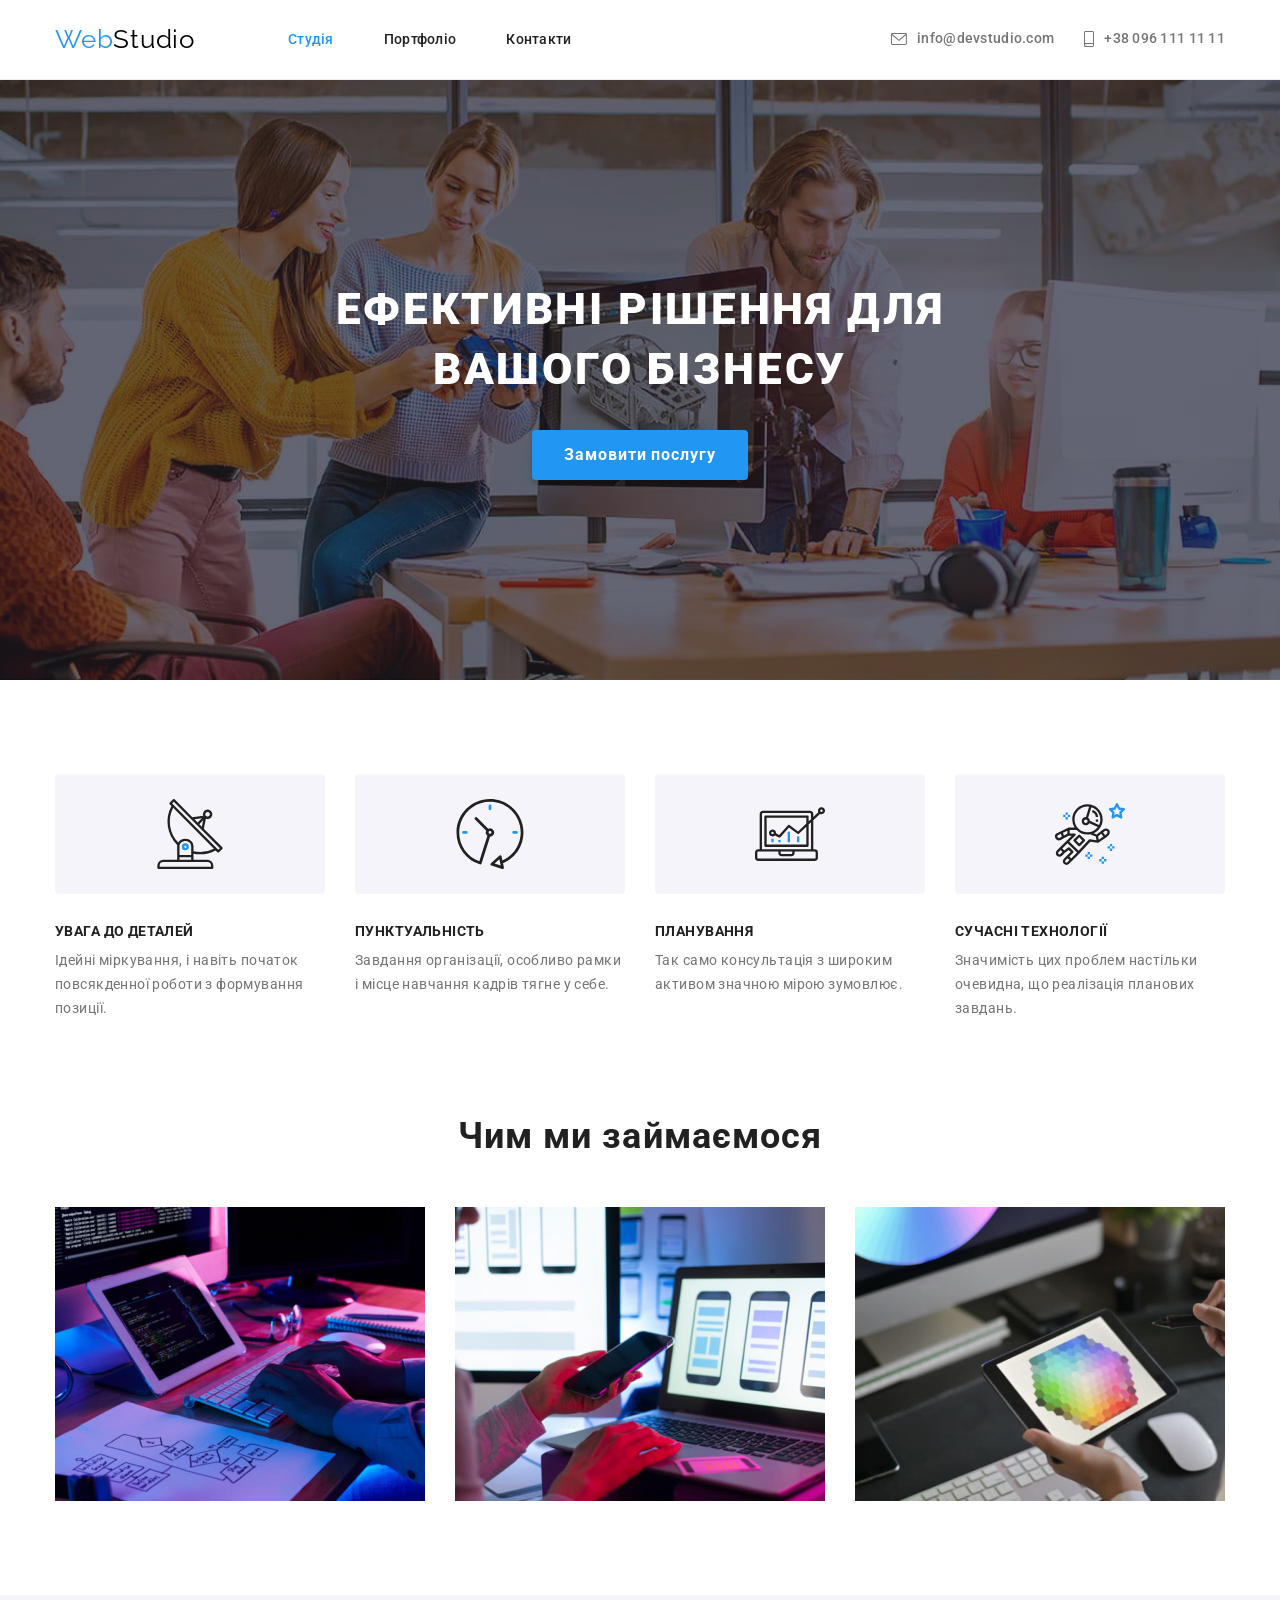
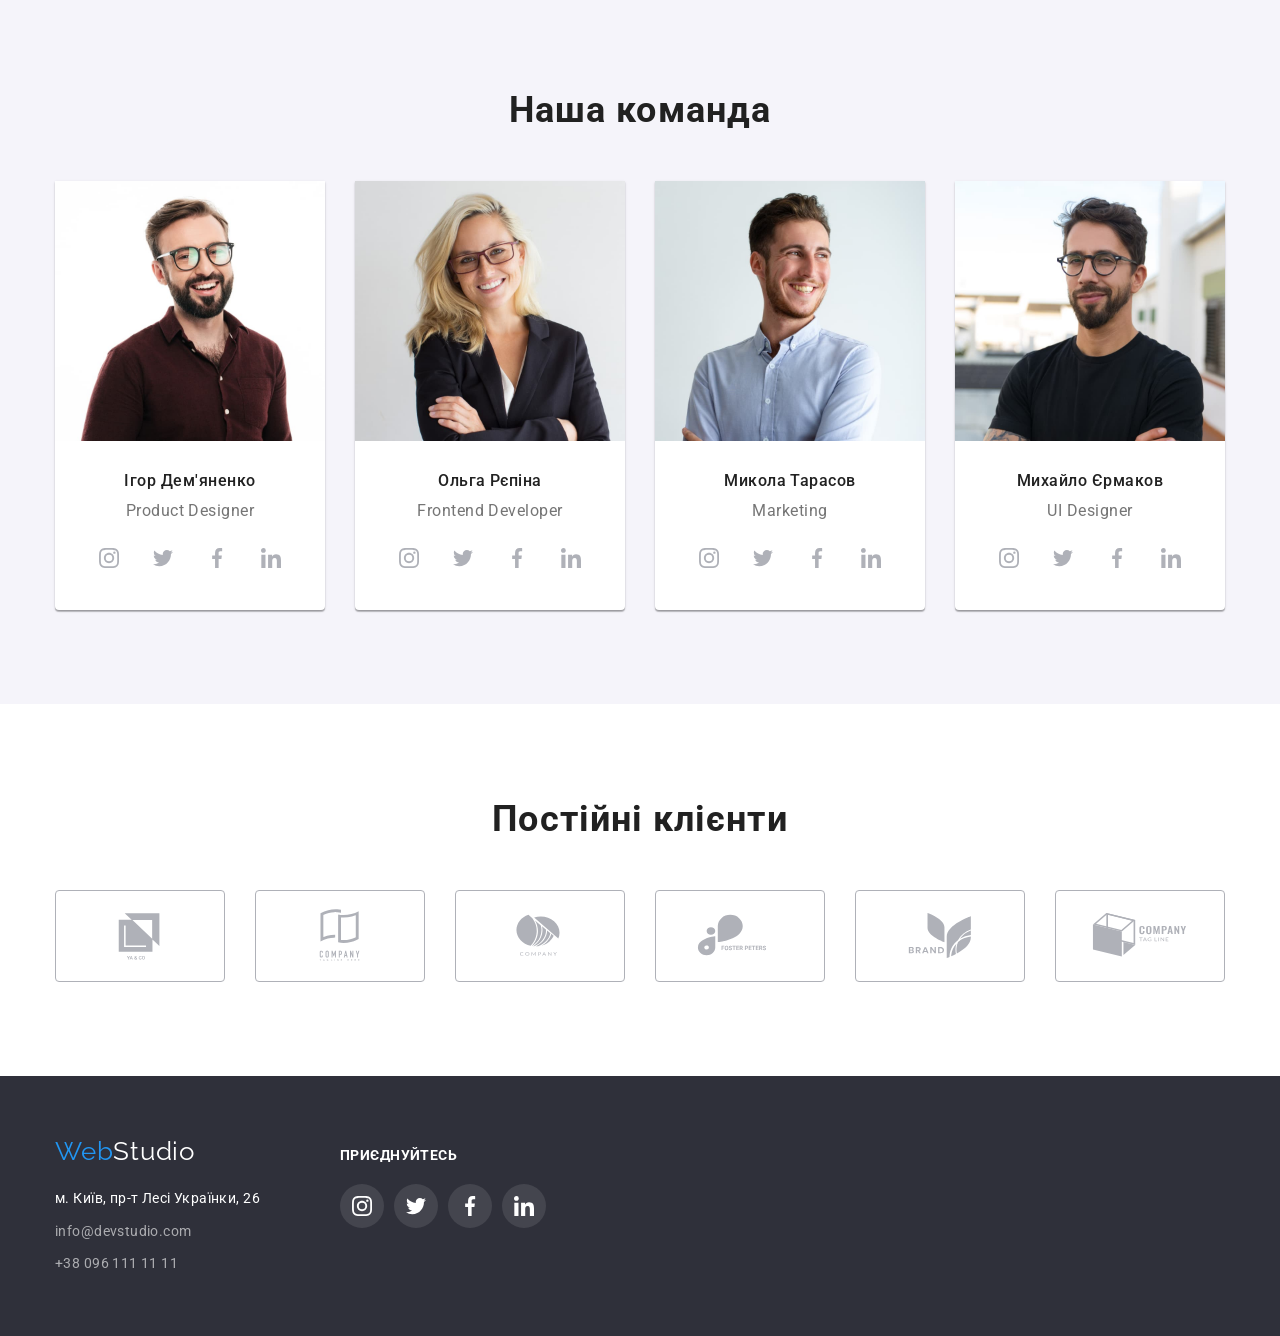
==== index.html @ a3bbfba4 "did homework #4" ====
<!DOCTYPE html>
<html lang="uk">
  <head>
    <meta charset="UTF-8" />
    <meta http-equiv="X-UA-Compatible" content="IE=edge" />
    <meta name="viewport" content="width=device-width, initial-scale=1.0" />
    <title>Домашнє завдання #4</title>
    <link
      href="https://fonts.googleapis.com/css2?family=Raleway:wght@700&family=Roboto:wght@400;500;700;900&display=swap"
      rel="stylesheet"
    />
    <link rel="stylesheet" href="https://cdn.jsdelivr.net/npm/modern-normalize@1.1.0/modern-normalize.min.css" />
    <link rel="stylesheet" href="./css/styles.css" />
  </head>

  <body>
    <header class="header">
      <div class="container">
        <nav class="header-nav">
          <a href="./index.html" class="logo"><span class="logo-part">Web</span>Studio</a>
          <ul class="list">
            <li><a href="./index.html" class="link current">Студія</a></li>
            <li><a href="./portfolio.html" class="link">Портфоліо</a></li>
            <li><a href="#" class="link">Контакти</a></li>
          </ul>
        </nav>
        <ul class="header-contacts list">
          <li>
            <a href="mailto:info@devstudio.com" class="header-mail link"><svg class="header-contacts-icon" width="16px" height="12px">
            <use href="./images/icons.svg#icon-envelope"></use>
          </svg>info@devstudio.com</a>
          </li>
          <li><a href="tel:+380961111111" class="link"><svg class="header-contacts-icon" width="10px" height="16px">
            <use href="./images/icons.svg#icon-smartphone"></use>
          </svg>+38 096 111 11 11</a></li>
        </ul>
      </div>
    </header>

    <main>
      <section class="hero">
        <h1 class="hero-title">Ефективні рішення для вашого бізнесу</h1>
        <button type="button" class="button">Замовити послугу</button>
      </section>

      <section class="section advantages-block">
        <div class="container">
          <h2 class="section-title visually-hidden">Наші переваги</h2>
          <ul class="list">
            <li>
              <div class="advantages-container"><svg class="advantages-icon" width="70px">
                <use href="./images/icons.svg#icon-antenna"></use>
              </svg></div>
              <h3 class="title">Увага до деталей</h3>
              <p class="text">Ідейні міркування, і навіть початок повсякденної роботи з формування позиції.</p>
            </li>
            <li>
              <div class="advantages-container"><svg class="advantages-icon" width="70px">
                <use href="./images/icons.svg#icon-clock"></use>
              </svg></div>
              <h3 class="title">Пунктуальність</h3>
              <p class="text">Завдання організації, особливо рамки і місце навчання кадрів тягне у себе.</p>
            </li>
            <li>
              <div class="advantages-container"><svg class="advantages-icon" width="70px">
                <use href="./images/icons.svg#icon-diagram"></use>
              </svg></div>
              <h3 class="title">Планування</h3>
              <p class="text">Так само консультація з широким активом значною мірою зумовлює.</p>
            </li>
            <li>
              <div class="advantages-container"><svg class="advantages-icon" width="70px">
                <use href="./images/icons.svg#icon-astronaut"></use>
              </svg></div>
              <h3 class="title">Сучасні технології</h3>
              <p class="text">Значимість цих проблем настільки очевидна, що реалізація планових завдань.</p>
            </li>
          </ul>
        </div>
      </section>

      <section class="section work-examples">
        <div class="container">
          <h2 class="section-title">Чим ми займаємося</h2>
          <ul class="list">
            <li>
              <img src="./images/image1.jpg" alt="Програміст працює за своїм робочим столом" width="370" />
            </li>
            <li>
              <img
                src="./images/image2.jpg"
                alt="Дизайнер мобільних додатків розробляє мобільний інтерфейс"
                width="370"
              />
            </li>
            <li>
              <img src="./images/image3.jpg" alt="Веб дизайнер працює з палітрою кольорів" width="370" />
            </li>
          </ul>
        </div>
      </section>

      <section class="section team-block">
        <div class="container">
          <h2 class="section-title">Наша команда</h2>
          <ul class="team-list list">
            <li class="block">
              <img src="./images/image4.jpg" alt="Усміхнений чоловік в окулярах" width="270" />
              <h3 class="title">Ігор Дем'яненко</h3>
              <p class="text" lang="en">Product Designer</p>
              <ul class="team-soc-list list">
                <li class="team-soc-item">
                  <a href="" class="team-soc-link link"><svg class="team-soc-icon" width="20px" height="20px">
                    <use href="./images/icons.svg#icon-instagram"></use>
                  </svg></a>
                </li>
                <li class="team-soc-item">
                  <a href="" class="team-soc-link link"><svg class="team-soc-icon" width="20px" height="20px">
                    <use href="./images/icons.svg#icon-twitter"></use>
                  </svg></a>
                </li>
                <li class="team-soc-item">
                  <a href="" class="team-soc-link link"><svg class="team-soc-icon" width="20px" height="20px">
                    <use href="./images/icons.svg#icon-facebook"></use>
                  </svg></a>
                </li>
                <li class="team-soc-item">
                  <a href="" class="team-soc-link link"><svg class="team-soc-icon" width="20px" height="20px">
                    <use href="./images/icons.svg#icon-linkedin"></use>
                  </svg></a>
                </li>
              </ul>
            </li>
            <li class="block">
              <img src="./images/image5.jpg" alt="Усміхнена жінка в окулярах" width="270" />
              <h3 class="title">Ольга Рєпіна</h3>
              <p class="text" lang="en">Frontend Developer</p>
              <ul class="team-soc-list list">
                <li class="team-soc-item">
                  <a href="" class="team-soc-link link"><svg class="team-soc-icon" width="20px" height="20px">
                    <use href="./images/icons.svg#icon-instagram"></use>
                  </svg></a>
                </li>
                <li class="team-soc-item">
                  <a href="" class="team-soc-link link"><svg class="team-soc-icon" width="20px" height="20px">
                    <use href="./images/icons.svg#icon-twitter"></use>
                  </svg></a>
                </li>
                <li class="team-soc-item">
                  <a href="" class="team-soc-link link"><svg class="team-soc-icon" width="20px" height="20px">
                    <use href="./images/icons.svg#icon-facebook"></use>
                  </svg></a>
                </li>
                <li class="team-soc-item">
                  <a href="" class="team-soc-link link"><svg class="team-soc-icon" width="20px" height="20px">
                    <use href="./images/icons.svg#icon-linkedin"></use>
                  </svg></a>
                </li>
              </ul>
            </li>
            <li class="block">
              <img src="./images/image6.jpg" alt="Усміхнений чоловік" width="270" />
              <h3 class="title">Микола Тарасов</h3>
              <p class="text" lang="en">Marketing</p>
              <ul class="team-soc-list list">
                <li class="team-soc-item">
                  <a href="" class="team-soc-link link"><svg class="team-soc-icon" width="20px" height="20px">
                    <use href="./images/icons.svg#icon-instagram"></use>
                  </svg></a>
                </li>
                <li class="team-soc-item">
                  <a href="" class="team-soc-link link"><svg class="team-soc-icon" width="20px" height="20px">
                    <use href="./images/icons.svg#icon-twitter"></use>
                  </svg></a>
                </li>
                <li class="team-soc-item">
                  <a href="" class="team-soc-link link"><svg class="team-soc-icon" width="20px" height="20px">
                    <use href="./images/icons.svg#icon-facebook"></use>
                  </svg></a>
                </li>
                <li class="team-soc-item">
                  <a href="" class="team-soc-link link"><svg class="team-soc-icon" width="20px" height="20px">
                    <use href="./images/icons.svg#icon-linkedin"></use>
                  </svg></a>
                </li>
              </ul>
            </li>
            <li class="block">
              <img src="./images/image7.jpg" alt="Усміхнений чоловік в окулярах" width="270" />
              <h3 class="title">Михайло Єрмаков</h3>
              <p class="text" lang="en">UI Designer</p>
              <ul class="team-soc-list list">
                <li class="team-soc-item">
                  <a href="" class="team-soc-link link"><svg class="team-soc-icon" width="20px" height="20px">
                    <use href="./images/icons.svg#icon-instagram"></use>
                  </svg></a>
                </li>
                <li class="team-soc-item">
                  <a href="" class="team-soc-link link"><svg class="team-soc-icon" width="20px" height="20px">
                    <use href="./images/icons.svg#icon-twitter"></use>
                  </svg></a>
                </li>
                <li class="team-soc-item">
                  <a href="" class="team-soc-link link"><svg class="team-soc-icon" width="20px" height="20px">
                    <use href="./images/icons.svg#icon-facebook"></use>
                  </svg></a>
                </li>
                <li class="team-soc-item">
                  <a href="" class="team-soc-link link"><svg class="team-soc-icon" width="20px" height="20px">
                    <use href="./images/icons.svg#icon-linkedin"></use>
                  </svg></a>
                </li>
              </ul>
            </li>
          </ul>
        </div>
      </section>

      <section class="section clients-block">
        <div class="container">
          <h2 class="section-title">Постійні клієнти</h2>
          <ul class="clients-list list">
            <li class="clients-item">
              <a href="" class="clients-link link">
                <svg class="clients-icon" width="106" height="60">
                  <use href="./images/icons.svg#icon-client01"></use>
                </svg>
              </a>
            </li>
            <li class="clients-item">
              <a href="" class="clients-link link">
                <svg class="clients-icon" width="106" height="60">
                  <use href="./images/icons.svg#icon-client02"></use>
                </svg>
              </a>
            </li>
            <li class="clients-item">
              <a href="" class="clients-link link">
                <svg class="clients-icon" width="106" height="60">
                  <use href="./images/icons.svg#icon-client03"></use>
                </svg>
              </a>
            </li>
            <li class="clients-item">
              <a href="" class="clients-link link">
                <svg class="clients-icon" width="106" height="60">
                  <use href="./images/icons.svg#icon-client04"></use>
                </svg>
              </a>
            </li>
            <li class="clients-item">
              <a href="" class="clients-link link">
                <svg class="clients-icon" width="106" height="60">
                  <use href="./images/icons.svg#icon-client05"></use>
                </svg>
              </a>
            </li>
            <li class="clients-item">
              <a href="" class="clients-link link">
                <svg class="clients-icon" width="106" height="60">
                  <use href="./images/icons.svg#icon-client06"></use>
                </svg>
              </a>
            </li>
          </ul>
        </div>
      </section>
    </main>

    <footer class="footer">
      <div class="container">
        <div class="address-container">
          <a href="./index.html" class="logo"><span class="logo-part">Web</span>Studio</a>
          <address>
            <ul class="footer-contacts list">
              <li class="item">
                <a
                  href="https://goo.gl/maps/CPtrU1FHBa2aNyZL9"
                  target="_blank"
                  rel="noopener noreferrer nofollow"
                  class="link location"
                  >м. Київ, пр-т Лесі Українки, 26</a
                >
              </li>
              <li class="item">
                <a href="mailto:info@devstudio.com" class="link">info@devstudio.com</a>
              </li>
              <li class="item">
                <a href="tel:+380961111111" class="link">+38 096 111 11 11</a>
              </li>
            </ul>
          </address>
        </div>
        <div class="socials-container">
          <h3 class="title">Приєднуйтесь</h3>
          <ul class="footer-soc-list list">
                <li class="footer-soc-item">
                  <a href="" class="footer-soc-link link"><svg class="footer-soc-icon" width="20px" height="20px">
                    <use href="./images/icons.svg#icon-instagram"></use>
                  </svg></a>
                </li>
                <li class="footer-soc-item">
                  <a href="" class="footer-soc-link link"><svg class="footer-soc-icon" width="20px" height="20px">
                    <use href="./images/icons.svg#icon-twitter"></use>
                  </svg></a>
                </li>
                <li class="footer-soc-item">
                  <a href="" class="footer-soc-link link"><svg class="footer-soc-icon" width="20px" height="20px">
                    <use href="./images/icons.svg#icon-facebook"></use>
                  </svg></a>
                </li>
                <li class="footer-soc-item">
                  <a href="" class="footer-soc-link link"><svg class="footer-soc-icon" width="20px" height="20px">
                    <use href="./images/icons.svg#icon-linkedin"></use>
                  </svg></a>
                </li>
              </ul>
        </div>
      </div>
    </footer>
  </body>
</html>
---- css/styles.css ----
/* 
font-family: 'Raleway', sans-serif;
font-family: 'Roboto', sans-serif;
*/

/* main section */

:root {
  --primary-txt-color: #757575;
  --secondary-txt-color: #212121;
  --tertiary-txt-color: #ffffff;
  --special-txt-color: rgba(255, 255, 255, 0.6);
  --accent-color: #2196f3;
  --logo-color: #000000;
  --primary-bkgd-color: #ffffff;
  --secondary-bkgd-color: #2f303a;
  --tertiary-bkgd-color: #f5f4fa;
  --decoration-elements-color: #afb1b8;
}

p,
h1,
h2,
h3,
h4,
h5,
h6 {
  margin: 0;
}
ul,
ol {
  margin: 0;
  padding-left: 0;
}

address {
  font-style: normal;
}

img {
  display: block;
}

body {
  color: var(--primary-txt-color);
  background-color: var(--primary-bkgd-color);
  font-family: "Roboto", sans-serif;
}

.container {
  width: 1200px;
  padding-left: 15px;
  padding-right: 15px;
  margin: 0 auto;
  /* outline: 2px solid red; */
}

.list {
  list-style: none;
}

.visually-hidden {
  position: absolute;
  white-space: nowrap;
  width: 1px;
  height: 1px;
  overflow: hidden;
  border: 0;
  padding: 0;
  clip: rect(0 0 0 0);
  clip-path: inset(50%);
  margin: -1px;
}

/* header */

.header {
  padding-top: 24px;
  padding-bottom: 24px;
  border-bottom: 1px solid #ececec;
}

.header .container {
  display: flex;
  justify-content: space-between;
  align-items: center;
}

.header-nav {
  display: flex;
  align-items: center;
}

.header-nav .list {
  display: flex;
  gap: 50px;
}

.header-contacts {
  display: flex;
  gap: 30px;
}

.header .logo {
  color: var(--logo-color);
  margin-right: 93px;
}

.header .link {
  font-weight: 500;
  font-size: 14px;
  line-height: 1.14;
  letter-spacing: 0.02em;
}

.header-contacts .link {
  color: var(--primary-txt-color);
  display: flex;
  align-items: center;
  justify-content: center;
  gap: 10px;
}

.header-contacts-icon {
  fill: currentColor;
}


/* index.html main */

.section-title {
  color: var(--secondary-txt-color);
  font-weight: 700;
  font-size: 36px;
  line-height: 1.17;
  text-align: center;
  letter-spacing: 0.03em;
}

/* hero */

.hero {
  background-color: #c4c4c4;
  text-align: center;
  padding: 200px 15px;
  background-image: linear-gradient(rgba(47, 48, 58, 0.4), rgba(47, 48, 58, 0.4)), url(../images/hero-bkgd.jpg);
  background-size: 1600px;
  background-repeat: no-repeat;
  background-position: center;
}

.hero-title {
  color: var(--tertiary-txt-color);
  font-weight: 900;
  font-size: 44px;
  line-height: 1.36;
  letter-spacing: 0.06em;
  text-transform: uppercase;
  width: 696px;
  margin: 0 auto 30px;
}

.hero .button {
  color: var(--tertiary-txt-color);
  background-color: var(--accent-color);
  font-weight: 700;
  font-size: 16px;
  line-height: 1.87;
  letter-spacing: 0.06em;
  box-shadow: 0px 4px 4px rgba(0, 0, 0, 0.15);
  padding: 10px 32px;
}

/* advantages */

.advantages-block {
  padding: 94px 0;
}

.advantages-block .list {
  display: flex;
  gap: 30px;
}

.advantages-container {
  background-color: var(--tertiary-bkgd-color);
  border-radius: 4px;
  width: 270px;
  height: 120px;
  margin-bottom: 30px;
  display: flex;
  align-items: center;
  justify-content: center;
}

.advantages-block .title {
  color: var(--secondary-txt-color);
  font-weight: 700;
  font-size: 14px;
  line-height: 1.14;
  letter-spacing: 0.03em;
  text-transform: uppercase;
  margin-bottom: 10px;
}

.advantages-block .text {
  font-size: 14px;
  line-height: 1.71;
  letter-spacing: 0.03em;
  width: 270px;
}

/* work-examles */

.work-examples {
  padding-bottom: 94px;
}

.work-examples .section-title {
  margin-bottom: 50px;
}

.work-examples .list {
  display: flex;
  gap: 30px;
}

/* team-block */

.team-block {
  background-color: var(--tertiary-bkgd-color);
  padding: 94px 0;
}

.team-block .section-title {
  margin-bottom: 50px;
}

.team-block .team-list {
  display: flex;
  gap: 30px;
}

.team-block img {
  margin-bottom: 30px;
}

.team-block .block {
  background-color: var(--primary-bkgd-color);
  box-shadow: 0px 1px 3px rgba(0, 0, 0, 0.12), 0px 1px 1px rgba(0, 0, 0, 0.14), 0px 2px 1px rgba(0, 0, 0, 0.2);
  border-radius: 0px 0px 4px 4px;
  padding-bottom: 30px;
}

.team-block .title {
  color: var(--secondary-txt-color);
  font-weight: 500;
  font-size: 16px;
  line-height: 1.19;
  text-align: center;
  letter-spacing: 0.03em;
  margin-bottom: 10px;
}

.team-block .text {
  font-size: 16px;
  line-height: 1.19;
  text-align: center;
  letter-spacing: 0.03em;
  margin-bottom: 16px;
}

.team-soc-list {
  display: flex;
  justify-content: center;
  gap: 10px;
}

.team-soc-item {
  width: 44px;
  height: 44px;
}

.team-soc-item .team-soc-link {
  width: 100%;
  height: 100%;
  border-radius: 50%;
  /* background-color: teal; */
  display: flex;
  align-items: center;
  justify-content: center;
  color: var(--decoration-elements-color);
}

.team-soc-item .team-soc-link:hover,
.team-soc-item .team-soc-link:focus {
  background-color: var(--accent-color);
  color: var(--primary-bkgd-color);
}

.team-soc-icon {
  fill: currentColor;
}

/* clients */

.clients-block {
  padding: 94px 0;
}

.clients-block .section-title {
  margin-bottom: 50px;
}

.clients-list {
  display: flex;
  gap: 30px;
}

.clients-item {
  width: calc((100% - 150px) / 6);
  height: 92px;
}

.clients-item .clients-link {
  width: 100%;
  height: 100%;
  color: var(--decoration-elements-color);
  border: 1px solid var(--decoration-elements-color);
  border-radius: 4px;
  display: flex;
  align-items: center;
  justify-content: center;
}

.clients-item .clients-link:hover,
.clients-item .clients-link:focus {
  color: var(--accent-color);
  border-color: var(--accent-color);
}

.clients-icon {
  fill: currentColor;
}

/* portfolio.html main */

.portfolio {
  padding: 94px 0;
}

.portfolio .portfolio-filter {
  display: flex;
  justify-content: center;
  gap: 8px;
  margin-bottom: 50px;
}

.portfolio-filter .button {
  font-weight: 500;
  font-size: 16px;
  line-height: 1.6;
  text-align: center;
  letter-spacing: 0.03em;
  padding: 6px 22px;
}

.portfolio-filter .current {
  padding: 6px 25px;
}

.portfolio-filter .button:focus,
.portfolio-filter .button:hover {
  box-shadow: 0px 3px 1px rgba(0, 0, 0, 0.1), 0px 1px 2px rgba(0, 0, 0, 0.08), 0px 2px 2px rgba(0, 0, 0, 0.12);
}

.projects-list {
  display: flex;
  flex-wrap: wrap;
  gap: 30px;
}

.project-card:hover {
  box-shadow: 0px 1px 1px rgba(0, 0, 0, 0.12), 0px 4px 4px rgba(0, 0, 0, 0.06), 1px 4px 6px rgba(0, 0, 0, 0.16);
}

.projects-list .card-bottom {
  padding: 20px 24px;
  border-right: 1px solid #eeeeee;
  border-bottom: 1px solid #eeeeee;
  border-left: 1px solid #eeeeee;
}

.projects-list .title {
  color: var(--secondary-txt-color);
  font-weight: 700;
  font-size: 18px;
  line-height: 2;
  letter-spacing: 0.06em;
  margin-bottom: 4px;
}

.projects-list .text {
  font-size: 16px;
  line-height: 1.87;
  letter-spacing: 0.03em;
}

/* footer */

.footer {
  padding: 60px 0;
  background-color: #2f303a;
}

.footer .container {
  display: flex;
  gap: 70px;
}

.footer .logo {
  display: inline-block;
  color: var(--tertiary-txt-color);
  margin-bottom: 20px;
}

.footer-contacts {
  min-width: 215px;
}

.footer-contacts .item:not(:last-child) {
  margin-bottom: 9px;
}

.footer-contacts .link {
  color: var(--special-txt-color);
  font-size: 14px;
  line-height: 1.71;
  letter-spacing: 0.03em;
}

.link.location {
  color: var(--tertiary-txt-color);
}

.socials-container {
  padding-top: 12px;
}

.socials-container .title {
  color: var(--tertiary-txt-color);
  font-size: 14px;
  line-height: 1.14;
  letter-spacing: 0.03em;
  text-transform: uppercase;
  margin-bottom: 20px;
}

.footer-soc-list {
  display: flex;
  gap: 10px;
}

.footer-soc-item {
  width: 44px;
  height: 44px;
}

.footer-soc-item .footer-soc-link {
  width: 100%;
  height: 100%;
  border-radius: 50%;
  color: var(--primary-bkgd-color);
  background-color: rgba(255, 255, 255, 0.1);
  display: flex;
  align-items: center;
  justify-content: center;
}

.footer-soc-item .footer-soc-link:hover,
.footer-soc-item .footer-soc-link:focus {
  color: var(--primary-bkgd-color);
  background-color: var(--accent-color);
}

.footer-soc-icon {
  fill: currentColor;
}

/* links */

.link {
  color: var(--secondary-txt-color);
  text-decoration: none;
}

.link:hover,
.link:focus,
.link.current {
  color: var(--accent-color);
}

/* logo */

.logo {
  font-family: "Raleway", sans-serif;
  text-decoration: none;
  font-size: 26px;
  line-height: 1.19;
  letter-spacing: 0.03em;
}

.logo-part {
  color: var(--accent-color);
}

/* buttons */

.button {
  font-family: "Roboto", sans-serif;
  color: var(--secondary-txt-color);
  background-color: var(--tertiary-bkgd-color);
  border-style: none;
  cursor: pointer;
  border-radius: 4px;
}

.button:hover,
.button:focus,
.button.current {
  color: var(--tertiary-txt-color);
  background-color: var(--accent-color);
}
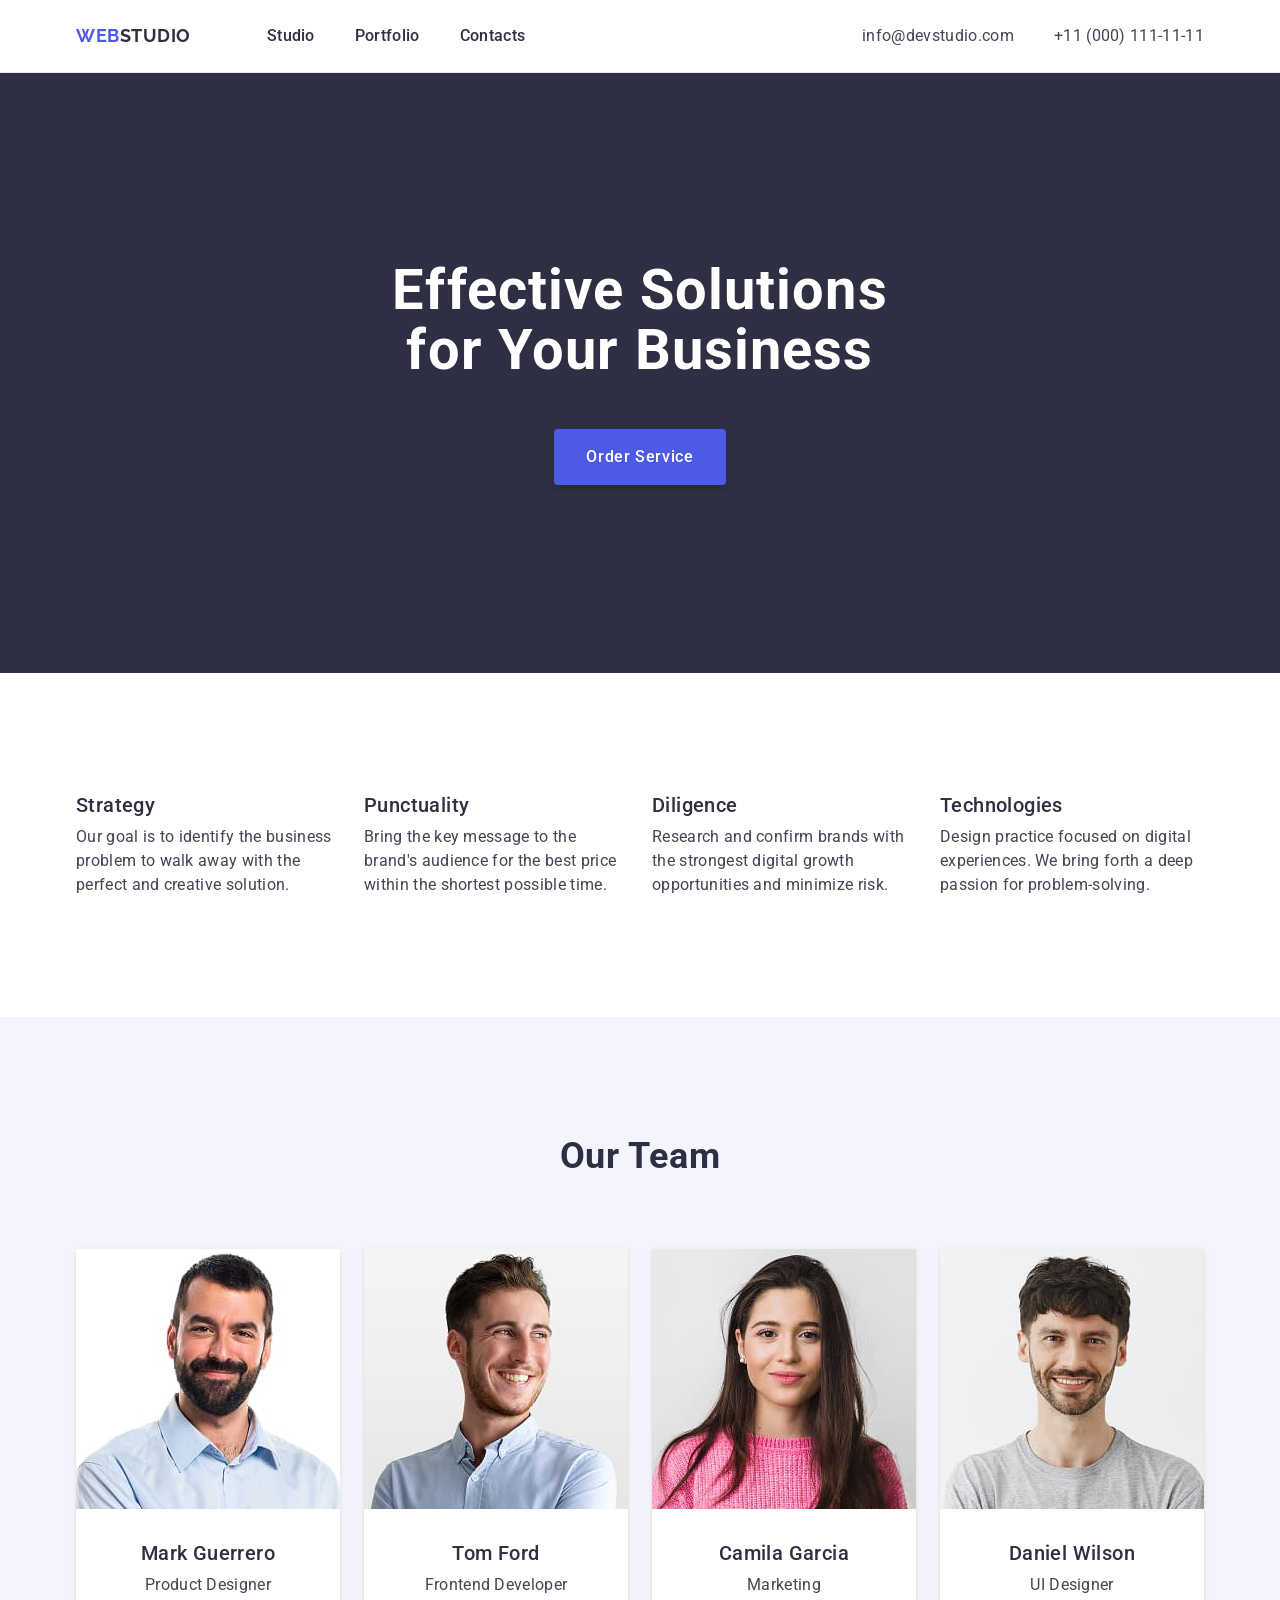
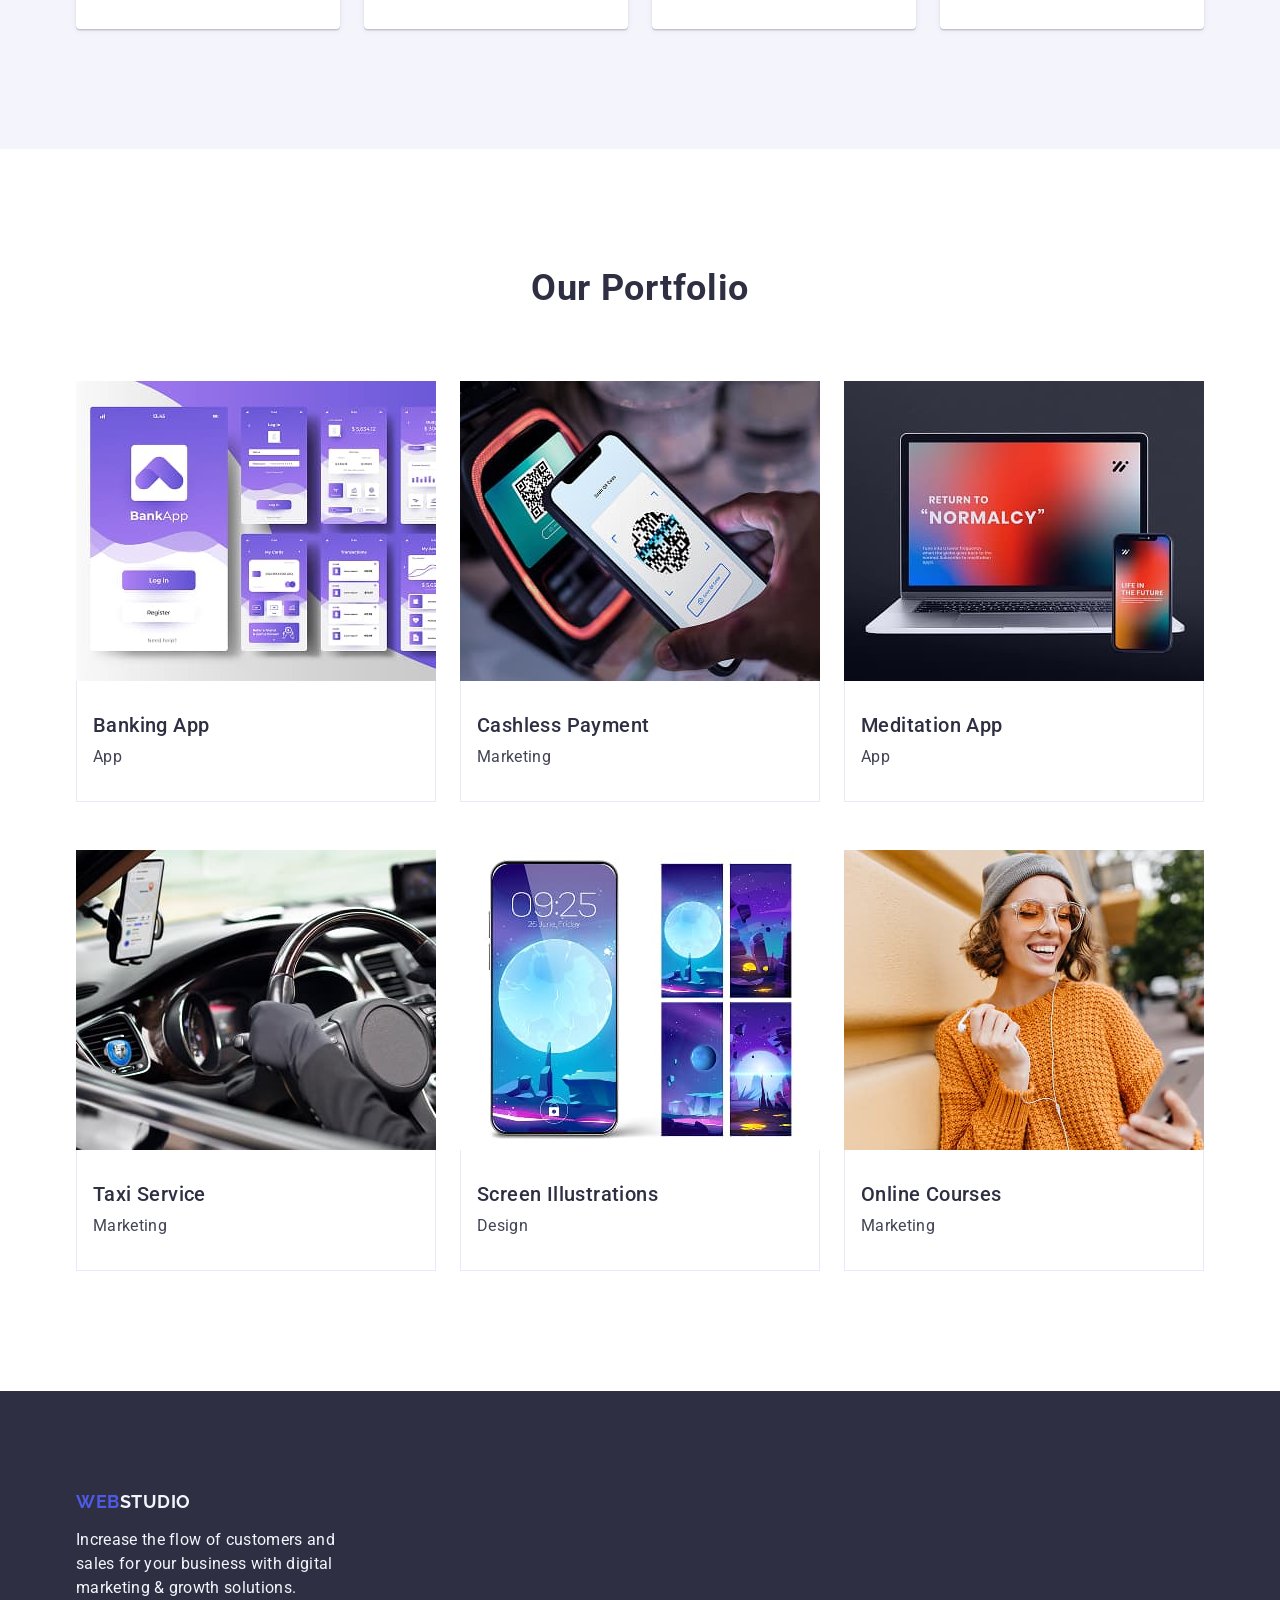
==== commit aef4d058: "clone hw-03" ====
--- a/index.html
+++ b/index.html
@@ -1,322 +1,166 @@
 <!DOCTYPE html>
-<html lang="uk">
-  <head>
-    <meta charset="UTF-8" />
-    <meta http-equiv="X-UA-Compatible" content="IE=edge" />
-    <meta name="viewport" content="width=device-width, initial-scale=1.0" />
-    <title>Домашнє завдання #4</title>
-    <link
-      href="https://fonts.googleapis.com/css2?family=Raleway:wght@700&family=Roboto:wght@400;500;700;900&display=swap"
-      rel="stylesheet"
-    />
-    <link rel="stylesheet" href="https://cdn.jsdelivr.net/npm/modern-normalize@1.1.0/modern-normalize.min.css" />
-    <link rel="stylesheet" href="./css/styles.css" />
-  </head>
+<html lang="en">
+<head>
+    <meta charset="UTF-8">
+    <meta name="viewport" content="width=device-width, initial-scale=1.0">
+    <link rel="preconnect" href="https://fonts.googleapis.com">
+    <link rel="preconnect" href="https://fonts.gstatic.com" crossorigin>
+    <link href="https://fonts.googleapis.com/css2?family=Raleway:wght@700&family=Roboto:wght@100..900&display=swap" rel="stylesheet">
+    <link rel="stylesheet" href="https://cdnjs.cloudflare.com/ajax/libs/modern-normalize/1.1.0/modern-normalize.min.css">
+    <link rel="stylesheet" href="./css/styles.css">
+    <title>Homework #1</title>
+</head>
+<body>
 
-  <body>
     <header class="header">
-      <div class="container">
-        <nav class="header-nav">
-          <a href="./index.html" class="logo"><span class="logo-part">Web</span>Studio</a>
-          <ul class="list">
-            <li><a href="./index.html" class="link current">Студія</a></li>
-            <li><a href="./portfolio.html" class="link">Портфоліо</a></li>
-            <li><a href="#" class="link">Контакти</a></li>
-          </ul>
-        </nav>
-        <ul class="header-contacts list">
-          <li>
-            <a href="mailto:info@devstudio.com" class="header-mail link"><svg class="header-contacts-icon" width="16px" height="12px">
-            <use href="./images/icons.svg#icon-envelope"></use>
-          </svg>info@devstudio.com</a>
-          </li>
-          <li><a href="tel:+380961111111" class="link"><svg class="header-contacts-icon" width="10px" height="16px">
-            <use href="./images/icons.svg#icon-smartphone"></use>
-          </svg>+38 096 111 11 11</a></li>
-        </ul>
-      </div>
+        <div class="container">
+            <nav class="header-nav">
+                <a href="./index.html" class="logo">Web<span class="logo-span">Studio</span></a>
+                <ul class="header-nav-list list">
+                    <li class="list-item"><a href="./index.html" class="link">Studio</a></li>
+                    <li class="list-item"><a href="" class="link">Portfolio</a></li>
+                    <li class="list-item"><a href="" class="link">Contacts</a></li>
+                </ul>
+            </nav>
+            <address class="header-address">
+                <ul class="header-address-list list">
+                    <li class="list-item"><a href="mailto:info@devstudio.com" class="link">info@devstudio.com</a></li>
+                    <li class="list-item"><a href="tel:+110001111111" class="link">+11 (000) 111-11-11</a></li>
+                </ul>
+            </address>
+        </div>
     </header>
 
+
     <main>
-      <section class="hero">
-        <h1 class="hero-title">Ефективні рішення для вашого бізнесу</h1>
-        <button type="button" class="button">Замовити послугу</button>
-      </section>
 
-      <section class="section advantages-block">
-        <div class="container">
-          <h2 class="section-title visually-hidden">Наші переваги</h2>
-          <ul class="list">
-            <li>
-              <div class="advantages-container"><svg class="advantages-icon" width="70px">
-                <use href="./images/icons.svg#icon-antenna"></use>
-              </svg></div>
-              <h3 class="title">Увага до деталей</h3>
-              <p class="text">Ідейні міркування, і навіть початок повсякденної роботи з формування позиції.</p>
-            </li>
-            <li>
-              <div class="advantages-container"><svg class="advantages-icon" width="70px">
-                <use href="./images/icons.svg#icon-clock"></use>
-              </svg></div>
-              <h3 class="title">Пунктуальність</h3>
-              <p class="text">Завдання організації, особливо рамки і місце навчання кадрів тягне у себе.</p>
-            </li>
-            <li>
-              <div class="advantages-container"><svg class="advantages-icon" width="70px">
-                <use href="./images/icons.svg#icon-diagram"></use>
-              </svg></div>
-              <h3 class="title">Планування</h3>
-              <p class="text">Так само консультація з широким активом значною мірою зумовлює.</p>
-            </li>
-            <li>
-              <div class="advantages-container"><svg class="advantages-icon" width="70px">
-                <use href="./images/icons.svg#icon-astronaut"></use>
-              </svg></div>
-              <h3 class="title">Сучасні технології</h3>
-              <p class="text">Значимість цих проблем настільки очевидна, що реалізація планових завдань.</p>
-            </li>
-          </ul>
-        </div>
-      </section>
+        <section class="order-section">
+            <div class="container">
+                <h1 class="main-title">Effective Solutions for Your Business</h1>
+                <button type="button" class="button">Order Service</button>
+            </div>
+        </section>
 
-      <section class="section work-examples">
-        <div class="container">
-          <h2 class="section-title">Чим ми займаємося</h2>
-          <ul class="list">
-            <li>
-              <img src="./images/image1.jpg" alt="Програміст працює за своїм робочим столом" width="370" />
-            </li>
-            <li>
-              <img
-                src="./images/image2.jpg"
-                alt="Дизайнер мобільних додатків розробляє мобільний інтерфейс"
-                width="370"
-              />
-            </li>
-            <li>
-              <img src="./images/image3.jpg" alt="Веб дизайнер працює з палітрою кольорів" width="370" />
-            </li>
-          </ul>
-        </div>
-      </section>
+        <section class="values-section">
+            <div class="container">
+                <!-- will be hidden later -->
+                <h2 class="section-title visually-hidden">Our Values</h2>
+                <ul class="values-section-list list">
+                    <li class="list-item">
+                        <h3 class="sub-title">Strategy</h3>
+                        <p class="text">Our goal is to identify the business problem to walk away with the perfect and creative solution.</p>
+                    </li>
+                    <li class="list-item">
+                        <h3 class="sub-title">Punctuality</h3>
+                        <p class="text">Bring the key message to the brand's audience for the best price within the shortest possible time.</p>
+                    </li>
+                    <li class="list-item">
+                        <h3 class="sub-title">Diligence</h3>
+                        <p class="text">Research and confirm brands with the strongest digital growth opportunities and minimize risk.</p>
+                    </li>
+                    <li class="list-item">
+                        <h3 class="sub-title">Technologies</h3>
+                        <p class="text">Design practice focused on digital experiences. We bring forth a deep passion for problem-solving.</p>
+                    </li>
+                </ul>
+            </div>
+        </section>
 
-      <section class="section team-block">
-        <div class="container">
-          <h2 class="section-title">Наша команда</h2>
-          <ul class="team-list list">
-            <li class="block">
-              <img src="./images/image4.jpg" alt="Усміхнений чоловік в окулярах" width="270" />
-              <h3 class="title">Ігор Дем'яненко</h3>
-              <p class="text" lang="en">Product Designer</p>
-              <ul class="team-soc-list list">
-                <li class="team-soc-item">
-                  <a href="" class="team-soc-link link"><svg class="team-soc-icon" width="20px" height="20px">
-                    <use href="./images/icons.svg#icon-instagram"></use>
-                  </svg></a>
-                </li>
-                <li class="team-soc-item">
-                  <a href="" class="team-soc-link link"><svg class="team-soc-icon" width="20px" height="20px">
-                    <use href="./images/icons.svg#icon-twitter"></use>
-                  </svg></a>
-                </li>
-                <li class="team-soc-item">
-                  <a href="" class="team-soc-link link"><svg class="team-soc-icon" width="20px" height="20px">
-                    <use href="./images/icons.svg#icon-facebook"></use>
-                  </svg></a>
-                </li>
-                <li class="team-soc-item">
-                  <a href="" class="team-soc-link link"><svg class="team-soc-icon" width="20px" height="20px">
-                    <use href="./images/icons.svg#icon-linkedin"></use>
-                  </svg></a>
-                </li>
-              </ul>
-            </li>
-            <li class="block">
-              <img src="./images/image5.jpg" alt="Усміхнена жінка в окулярах" width="270" />
-              <h3 class="title">Ольга Рєпіна</h3>
-              <p class="text" lang="en">Frontend Developer</p>
-              <ul class="team-soc-list list">
-                <li class="team-soc-item">
-                  <a href="" class="team-soc-link link"><svg class="team-soc-icon" width="20px" height="20px">
-                    <use href="./images/icons.svg#icon-instagram"></use>
-                  </svg></a>
-                </li>
-                <li class="team-soc-item">
-                  <a href="" class="team-soc-link link"><svg class="team-soc-icon" width="20px" height="20px">
-                    <use href="./images/icons.svg#icon-twitter"></use>
-                  </svg></a>
-                </li>
-                <li class="team-soc-item">
-                  <a href="" class="team-soc-link link"><svg class="team-soc-icon" width="20px" height="20px">
-                    <use href="./images/icons.svg#icon-facebook"></use>
-                  </svg></a>
-                </li>
-                <li class="team-soc-item">
-                  <a href="" class="team-soc-link link"><svg class="team-soc-icon" width="20px" height="20px">
-                    <use href="./images/icons.svg#icon-linkedin"></use>
-                  </svg></a>
-                </li>
-              </ul>
-            </li>
-            <li class="block">
-              <img src="./images/image6.jpg" alt="Усміхнений чоловік" width="270" />
-              <h3 class="title">Микола Тарасов</h3>
-              <p class="text" lang="en">Marketing</p>
-              <ul class="team-soc-list list">
-                <li class="team-soc-item">
-                  <a href="" class="team-soc-link link"><svg class="team-soc-icon" width="20px" height="20px">
-                    <use href="./images/icons.svg#icon-instagram"></use>
-                  </svg></a>
-                </li>
-                <li class="team-soc-item">
-                  <a href="" class="team-soc-link link"><svg class="team-soc-icon" width="20px" height="20px">
-                    <use href="./images/icons.svg#icon-twitter"></use>
-                  </svg></a>
-                </li>
-                <li class="team-soc-item">
-                  <a href="" class="team-soc-link link"><svg class="team-soc-icon" width="20px" height="20px">
-                    <use href="./images/icons.svg#icon-facebook"></use>
-                  </svg></a>
-                </li>
-                <li class="team-soc-item">
-                  <a href="" class="team-soc-link link"><svg class="team-soc-icon" width="20px" height="20px">
-                    <use href="./images/icons.svg#icon-linkedin"></use>
-                  </svg></a>
-                </li>
-              </ul>
-            </li>
-            <li class="block">
-              <img src="./images/image7.jpg" alt="Усміхнений чоловік в окулярах" width="270" />
-              <h3 class="title">Михайло Єрмаков</h3>
-              <p class="text" lang="en">UI Designer</p>
-              <ul class="team-soc-list list">
-                <li class="team-soc-item">
-                  <a href="" class="team-soc-link link"><svg class="team-soc-icon" width="20px" height="20px">
-                    <use href="./images/icons.svg#icon-instagram"></use>
-                  </svg></a>
-                </li>
-                <li class="team-soc-item">
-                  <a href="" class="team-soc-link link"><svg class="team-soc-icon" width="20px" height="20px">
-                    <use href="./images/icons.svg#icon-twitter"></use>
-                  </svg></a>
-                </li>
-                <li class="team-soc-item">
-                  <a href="" class="team-soc-link link"><svg class="team-soc-icon" width="20px" height="20px">
-                    <use href="./images/icons.svg#icon-facebook"></use>
-                  </svg></a>
-                </li>
-                <li class="team-soc-item">
-                  <a href="" class="team-soc-link link"><svg class="team-soc-icon" width="20px" height="20px">
-                    <use href="./images/icons.svg#icon-linkedin"></use>
-                  </svg></a>
-                </li>
-              </ul>
-            </li>
-          </ul>
-        </div>
-      </section>
+        <section class="team-section">
+            <div class="container">
+                <h2 class="section-title">Our Team</h2>
+                <ul class="team-section-list list">
+                    <li class="list-item">
+                        <img src="./images/mark-guerrero.jpg" alt="Mark Guerrero, Product Designer of the team" width="264">
+                        <div class="team-card-content">
+                            <h3 class="sub-title">Mark Guerrero</h3>
+                            <p class="text">Product Designer</p>
+                        </div>
+                    </li>
+                    <li class="list-item">
+                        <img src="./images/tom-ford.jpg" alt="Tom Ford, Frontend Developer, smiling" width="264">
+                        <div class="team-card-content">
+                            <h3 class="sub-title">Tom Ford</h3>
+                            <p class="text">Frontend Developer</p>
+                        </div>
+                    </li>
+                    <li class="list-item">
+                        <img src="./images/camila-garcia.jpg" alt="Camila Garcia, Marketing Specialist, wearing a pink sweater" width="264">
+                        <div class="team-card-content">
+                            <h3 class="sub-title">Camila Garcia</h3>
+                            <p class="text">Marketing</p>
+                        </div>
+                    </li>
+                    <li class="list-item">
+                        <img src="./images/daniel-wilson.jpg" alt="Daniel Wilson, UI Designer, with short hair and a beard" width="264">
+                        <div class="team-card-content">
+                            <h3 class="sub-title">Daniel Wilson</h3>
+                            <p class="text">UI Designer</p>
+                        </div>
+                    </li>
+                </ul>
+            </div>
+        </section>
 
-      <section class="section clients-block">
-        <div class="container">
-          <h2 class="section-title">Постійні клієнти</h2>
-          <ul class="clients-list list">
-            <li class="clients-item">
-              <a href="" class="clients-link link">
-                <svg class="clients-icon" width="106" height="60">
-                  <use href="./images/icons.svg#icon-client01"></use>
-                </svg>
-              </a>
-            </li>
-            <li class="clients-item">
-              <a href="" class="clients-link link">
-                <svg class="clients-icon" width="106" height="60">
-                  <use href="./images/icons.svg#icon-client02"></use>
-                </svg>
-              </a>
-            </li>
-            <li class="clients-item">
-              <a href="" class="clients-link link">
-                <svg class="clients-icon" width="106" height="60">
-                  <use href="./images/icons.svg#icon-client03"></use>
-                </svg>
-              </a>
-            </li>
-            <li class="clients-item">
-              <a href="" class="clients-link link">
-                <svg class="clients-icon" width="106" height="60">
-                  <use href="./images/icons.svg#icon-client04"></use>
-                </svg>
-              </a>
-            </li>
-            <li class="clients-item">
-              <a href="" class="clients-link link">
-                <svg class="clients-icon" width="106" height="60">
-                  <use href="./images/icons.svg#icon-client05"></use>
-                </svg>
-              </a>
-            </li>
-            <li class="clients-item">
-              <a href="" class="clients-link link">
-                <svg class="clients-icon" width="106" height="60">
-                  <use href="./images/icons.svg#icon-client06"></use>
-                </svg>
-              </a>
-            </li>
-          </ul>
-        </div>
-      </section>
+        <section class="portfolio-section">
+            <div class="container">
+                <h2 class="section-title">Our Portfolio</h2>
+                <ul class="portfolio-section-list list">
+                    <li class="list-item">
+                        <img src="./images/banking-app.jpg" alt="Mobile banking app interface in purple tones" width="360">
+                        <div class="portfolio-card-content">
+                            <h3 class="sub-title">Banking App</h3>
+                            <p class="text">App</p>
+                        </div>
+                    </li>
+                    <li class="list-item">
+                        <img src="./images/cashless-payment.jpg" alt="Person making a payment using a QR code on a smartphone" width="360">
+                        <div class="portfolio-card-content">
+                            <h3 class="sub-title">Cashless Payment</h3>
+                            <p class="text">Marketing</p>
+                        </div>
+                    </li>
+                    <li class="list-item">
+                        <img src="./images/meditation-app.jpg" alt="Laptop and smartphone displaying a meditation app screen" width="360">
+                        <div class="portfolio-card-content">
+                            <h3 class="sub-title">Meditation App</h3>
+                            <p class="text">App</p>
+                        </div>
+                    </li>
+                    <li class="list-item">
+                        <img src="./images/taxi-service.jpg" alt="Gloved hand holding a car steering wheel with navigation on" width="360">
+                        <div class="portfolio-card-content">
+                            <h3 class="sub-title">Taxi Service</h3>
+                            <p class="text">Marketing</p>
+                        </div>
+                    </li>
+                    <li class="list-item">
+                        <img src="./images/screen-illustrations.jpg" alt="Futuristic moon-themed illustration on a smartphone screen" width="360">
+                        <div class="portfolio-card-content">
+                            <h3 class="sub-title">Screen Illustrations</h3>
+                            <p class="text">Design</p>
+                        </div>
+                    </li>
+                    <li class="list-item">
+                        <img src="./images/online-courses.jpg" alt="Smiling woman in glasses and a beanie listening to an online course outdoors" width="360">
+                        <div class="portfolio-card-content">
+                            <h3 class="sub-title">Online Courses</h3>
+                            <p class="text">Marketing</p>
+                        </div>
+                    </li>
+                </ul>
+            </div>
+        </section>
+
     </main>
 
+
     <footer class="footer">
-      <div class="container">
-        <div class="address-container">
-          <a href="./index.html" class="logo"><span class="logo-part">Web</span>Studio</a>
-          <address>
-            <ul class="footer-contacts list">
-              <li class="item">
-                <a
-                  href="https://goo.gl/maps/CPtrU1FHBa2aNyZL9"
-                  target="_blank"
-                  rel="noopener noreferrer nofollow"
-                  class="link location"
-                  >м. Київ, пр-т Лесі Українки, 26</a
-                >
-              </li>
-              <li class="item">
-                <a href="mailto:info@devstudio.com" class="link">info@devstudio.com</a>
-              </li>
-              <li class="item">
-                <a href="tel:+380961111111" class="link">+38 096 111 11 11</a>
-              </li>
-            </ul>
-          </address>
+        <div class="container">
+            <a href="./index.html" class="logo">Web<span class="logo-span">Studio</span></a>
+            <p class="text">Increase the flow of customers and sales for your business with digital marketing & growth solutions.</p>
         </div>
-        <div class="socials-container">
-          <h3 class="title">Приєднуйтесь</h3>
-          <ul class="footer-soc-list list">
-                <li class="footer-soc-item">
-                  <a href="" class="footer-soc-link link"><svg class="footer-soc-icon" width="20px" height="20px">
-                    <use href="./images/icons.svg#icon-instagram"></use>
-                  </svg></a>
-                </li>
-                <li class="footer-soc-item">
-                  <a href="" class="footer-soc-link link"><svg class="footer-soc-icon" width="20px" height="20px">
-                    <use href="./images/icons.svg#icon-twitter"></use>
-                  </svg></a>
-                </li>
-                <li class="footer-soc-item">
-                  <a href="" class="footer-soc-link link"><svg class="footer-soc-icon" width="20px" height="20px">
-                    <use href="./images/icons.svg#icon-facebook"></use>
-                  </svg></a>
-                </li>
-                <li class="footer-soc-item">
-                  <a href="" class="footer-soc-link link"><svg class="footer-soc-icon" width="20px" height="20px">
-                    <use href="./images/icons.svg#icon-linkedin"></use>
-                  </svg></a>
-                </li>
-              </ul>
-        </div>
-      </div>
     </footer>
-  </body>
-</html>
+
+</body>
+</html>
--- a/css/styles.css
+++ b/css/styles.css
@@ -1,533 +1,310 @@
-/* 
-font-family: 'Raleway', sans-serif;
-font-family: 'Roboto', sans-serif;
-*/
-
-/* main section */
-
 :root {
-  --primary-txt-color: #757575;
-  --secondary-txt-color: #212121;
-  --tertiary-txt-color: #ffffff;
-  --special-txt-color: rgba(255, 255, 255, 0.6);
-  --accent-color: #2196f3;
-  --logo-color: #000000;
-  --primary-bkgd-color: #ffffff;
-  --secondary-bkgd-color: #2f303a;
-  --tertiary-bkgd-color: #f5f4fa;
-  --decoration-elements-color: #afb1b8;
-}
-
-p,
-h1,
-h2,
-h3,
-h4,
-h5,
-h6 {
-  margin: 0;
-}
-ul,
-ol {
-  margin: 0;
-  padding-left: 0;
-}
-
-address {
-  font-style: normal;
-}
-
-img {
-  display: block;
+    --primaryBrandColor: #4D5AE5;
+    --pressedStateColor: #404BBF;
+    --darkColor: #2E2F42;
+    --successColor: #31D0AA;
+    --textColor: #434455;
+    --subtleTextColor: #8E8F99;
+    --accentColor: #E7E9FC;
+    --lightColor: #F4F4FD;
+    --modalOverlayColor: #2E2F4266;
+    --heroBackgroundColor: #2E2F42B2;
+    --whiteBackgroundColor: #FFFFFF;
+    --modalBackgroundColor: #FCFCFC;
 }
 
 body {
-  color: var(--primary-txt-color);
-  background-color: var(--primary-bkgd-color);
-  font-family: "Roboto", sans-serif;
-}
-
-.container {
-  width: 1200px;
-  padding-left: 15px;
-  padding-right: 15px;
-  margin: 0 auto;
-  /* outline: 2px solid red; */
-}
-
-.list {
-  list-style: none;
+    font-family: "Roboto", sans-serif;
+    color: var(--textColor);
+    background-color: var(--whiteBackgroundColor);
+    min-height: 100vh;
+    font-size: 16px;
+    line-height: 1.5;
+    letter-spacing: 0.02em;
+}
+
+body, h1, h2, h3, h4, h5, h6, p, ul, ol, li, figure, blockquote, dl, dd {
+    margin: 0;
+    padding: 0;
+}  
+
+button, input, textarea, select {
+    font: inherit;
+}
+
+button {
+    cursor: pointer;
+    border: none;
+    background: none;
+}
+
+ul, ol {
+    list-style-type: none;
+}
+
+a {
+    color: inherit;
+    text-decoration: none;
+}
+
+img, svg {
+    display: block;
+    max-width: 100%;
+    height: auto;
+}
+
+.container { 
+    max-width: 1158px;
+    padding: 0 15px;
+    margin-left: auto;
+    margin-right: auto;
+}
+
+.section-title {
+    color: var(--darkColor);
+    font-weight: 700;
+    font-size: 36px;
+    line-height: 1.11;
+    letter-spacing: 0.02em;
+    text-align: center;
+    text-transform: capitalize;
+}
+
+.sub-title {
+    color: var(--darkColor);
+    font-weight: 500;
+    font-size: 20px;
+    line-height: 1.2;
+    letter-spacing: 0.02em;
+    text-transform: capitalize;
+}
+
+.logo {
+    color: var(--primaryBrandColor);
+    font-family: "Raleway", sans-serif;
+    font-weight: 700;
+    font-size: 18px;
+    line-height: 1.17;
+    text-transform: uppercase;
+    letter-spacing: 0.03em;
+}
+
+.logo-span {
+    color: var(--darkColor);
+}
+
+.text {
+    font-size: 16px;
+    letter-spacing: 0.02em
 }
 
 .visually-hidden {
-  position: absolute;
-  white-space: nowrap;
-  width: 1px;
-  height: 1px;
-  overflow: hidden;
-  border: 0;
-  padding: 0;
-  clip: rect(0 0 0 0);
-  clip-path: inset(50%);
-  margin: -1px;
-}
-
-/* header */
+    position: absolute;
+    width: 1px;
+    height: 1px;
+    margin: -1px;
+    border: 0;
+    padding: 0;
+
+    white-space: nowrap;
+    clip-path: inset(100%);
+    clip: rect(0 0 0 0);
+    overflow: hidden;
+}
+
+/* HEADER */
 
 .header {
-  padding-top: 24px;
-  padding-bottom: 24px;
-  border-bottom: 1px solid #ececec;
+    border-bottom: 1px solid var(--accentColor);
+    padding: 24px 0;
 }
 
 .header .container {
-  display: flex;
-  justify-content: space-between;
-  align-items: center;
+    display: flex;
+    align-items: center;
+    justify-content: space-between;
 }
 
 .header-nav {
-  display: flex;
-  align-items: center;
-}
-
-.header-nav .list {
-  display: flex;
-  gap: 50px;
-}
-
-.header-contacts {
-  display: flex;
-  gap: 30px;
-}
-
-.header .logo {
-  color: var(--logo-color);
-  margin-right: 93px;
-}
-
-.header .link {
-  font-weight: 500;
-  font-size: 14px;
-  line-height: 1.14;
-  letter-spacing: 0.02em;
-}
-
-.header-contacts .link {
-  color: var(--primary-txt-color);
-  display: flex;
-  align-items: center;
-  justify-content: center;
-  gap: 10px;
-}
-
-.header-contacts-icon {
-  fill: currentColor;
-}
-
-
-/* index.html main */
-
-.section-title {
-  color: var(--secondary-txt-color);
-  font-weight: 700;
-  font-size: 36px;
-  line-height: 1.17;
-  text-align: center;
-  letter-spacing: 0.03em;
-}
-
-/* hero */
-
-.hero {
-  background-color: #c4c4c4;
-  text-align: center;
-  padding: 200px 15px;
-  background-image: linear-gradient(rgba(47, 48, 58, 0.4), rgba(47, 48, 58, 0.4)), url(../images/hero-bkgd.jpg);
-  background-size: 1600px;
-  background-repeat: no-repeat;
-  background-position: center;
-}
-
-.hero-title {
-  color: var(--tertiary-txt-color);
-  font-weight: 900;
-  font-size: 44px;
-  line-height: 1.36;
-  letter-spacing: 0.06em;
-  text-transform: uppercase;
-  width: 696px;
-  margin: 0 auto 30px;
-}
-
-.hero .button {
-  color: var(--tertiary-txt-color);
-  background-color: var(--accent-color);
-  font-weight: 700;
-  font-size: 16px;
-  line-height: 1.87;
-  letter-spacing: 0.06em;
-  box-shadow: 0px 4px 4px rgba(0, 0, 0, 0.15);
-  padding: 10px 32px;
-}
-
-/* advantages */
-
-.advantages-block {
-  padding: 94px 0;
-}
-
-.advantages-block .list {
-  display: flex;
-  gap: 30px;
-}
-
-.advantages-container {
-  background-color: var(--tertiary-bkgd-color);
-  border-radius: 4px;
-  width: 270px;
-  height: 120px;
-  margin-bottom: 30px;
-  display: flex;
-  align-items: center;
-  justify-content: center;
-}
-
-.advantages-block .title {
-  color: var(--secondary-txt-color);
-  font-weight: 700;
-  font-size: 14px;
-  line-height: 1.14;
-  letter-spacing: 0.03em;
-  text-transform: uppercase;
-  margin-bottom: 10px;
-}
-
-.advantages-block .text {
-  font-size: 14px;
-  line-height: 1.71;
-  letter-spacing: 0.03em;
-  width: 270px;
-}
-
-/* work-examles */
-
-.work-examples {
-  padding-bottom: 94px;
-}
-
-.work-examples .section-title {
-  margin-bottom: 50px;
-}
-
-.work-examples .list {
-  display: flex;
-  gap: 30px;
-}
-
-/* team-block */
-
-.team-block {
-  background-color: var(--tertiary-bkgd-color);
-  padding: 94px 0;
-}
-
-.team-block .section-title {
-  margin-bottom: 50px;
-}
-
-.team-block .team-list {
-  display: flex;
-  gap: 30px;
-}
-
-.team-block img {
-  margin-bottom: 30px;
-}
-
-.team-block .block {
-  background-color: var(--primary-bkgd-color);
-  box-shadow: 0px 1px 3px rgba(0, 0, 0, 0.12), 0px 1px 1px rgba(0, 0, 0, 0.14), 0px 2px 1px rgba(0, 0, 0, 0.2);
-  border-radius: 0px 0px 4px 4px;
-  padding-bottom: 30px;
-}
-
-.team-block .title {
-  color: var(--secondary-txt-color);
-  font-weight: 500;
-  font-size: 16px;
-  line-height: 1.19;
-  text-align: center;
-  letter-spacing: 0.03em;
-  margin-bottom: 10px;
-}
-
-.team-block .text {
-  font-size: 16px;
-  line-height: 1.19;
-  text-align: center;
-  letter-spacing: 0.03em;
-  margin-bottom: 16px;
-}
-
-.team-soc-list {
-  display: flex;
-  justify-content: center;
-  gap: 10px;
-}
-
-.team-soc-item {
-  width: 44px;
-  height: 44px;
-}
-
-.team-soc-item .team-soc-link {
-  width: 100%;
-  height: 100%;
-  border-radius: 50%;
-  /* background-color: teal; */
-  display: flex;
-  align-items: center;
-  justify-content: center;
-  color: var(--decoration-elements-color);
-}
-
-.team-soc-item .team-soc-link:hover,
-.team-soc-item .team-soc-link:focus {
-  background-color: var(--accent-color);
-  color: var(--primary-bkgd-color);
-}
-
-.team-soc-icon {
-  fill: currentColor;
-}
-
-/* clients */
-
-.clients-block {
-  padding: 94px 0;
-}
-
-.clients-block .section-title {
-  margin-bottom: 50px;
-}
-
-.clients-list {
-  display: flex;
-  gap: 30px;
-}
-
-.clients-item {
-  width: calc((100% - 150px) / 6);
-  height: 92px;
-}
-
-.clients-item .clients-link {
-  width: 100%;
-  height: 100%;
-  color: var(--decoration-elements-color);
-  border: 1px solid var(--decoration-elements-color);
-  border-radius: 4px;
-  display: flex;
-  align-items: center;
-  justify-content: center;
-}
-
-.clients-item .clients-link:hover,
-.clients-item .clients-link:focus {
-  color: var(--accent-color);
-  border-color: var(--accent-color);
-}
-
-.clients-icon {
-  fill: currentColor;
-}
-
-/* portfolio.html main */
-
-.portfolio {
-  padding: 94px 0;
-}
-
-.portfolio .portfolio-filter {
-  display: flex;
-  justify-content: center;
-  gap: 8px;
-  margin-bottom: 50px;
-}
-
-.portfolio-filter .button {
-  font-weight: 500;
-  font-size: 16px;
-  line-height: 1.6;
-  text-align: center;
-  letter-spacing: 0.03em;
-  padding: 6px 22px;
-}
-
-.portfolio-filter .current {
-  padding: 6px 25px;
-}
-
-.portfolio-filter .button:focus,
-.portfolio-filter .button:hover {
-  box-shadow: 0px 3px 1px rgba(0, 0, 0, 0.1), 0px 1px 2px rgba(0, 0, 0, 0.08), 0px 2px 2px rgba(0, 0, 0, 0.12);
-}
-
-.projects-list {
-  display: flex;
-  flex-wrap: wrap;
-  gap: 30px;
-}
-
-.project-card:hover {
-  box-shadow: 0px 1px 1px rgba(0, 0, 0, 0.12), 0px 4px 4px rgba(0, 0, 0, 0.06), 1px 4px 6px rgba(0, 0, 0, 0.16);
-}
-
-.projects-list .card-bottom {
-  padding: 20px 24px;
-  border-right: 1px solid #eeeeee;
-  border-bottom: 1px solid #eeeeee;
-  border-left: 1px solid #eeeeee;
-}
-
-.projects-list .title {
-  color: var(--secondary-txt-color);
-  font-weight: 700;
-  font-size: 18px;
-  line-height: 2;
-  letter-spacing: 0.06em;
-  margin-bottom: 4px;
-}
-
-.projects-list .text {
-  font-size: 16px;
-  line-height: 1.87;
-  letter-spacing: 0.03em;
-}
-
-/* footer */
+    display: flex;
+    align-items: center;
+}
+
+.header-nav .logo {
+    margin-right: 76px;
+}
+
+.header-nav-list {
+    display: flex;
+    gap: 40px;
+    color: var(--darkColor);
+    font-weight: 500;
+}
+
+.header-nav-list .link {
+    padding: 24px 0;
+}
+
+.header .link:hover, 
+.header .link:focus {
+    color: var(--pressedStateColor);
+}
+
+.header-address {
+    font-style: normal;
+}
+
+.header-address-list {
+    display: flex;
+    gap: 40px;
+}
+
+/* ORDER SECTION */
+
+.order-section {
+    background-color: var(--darkColor);
+    padding: 188px 0;
+}
+
+.main-title {
+    margin: 0 auto;
+    margin-bottom: 48px;
+    max-width: 496px;
+    color: var(--whiteBackgroundColor);
+    font-weight: 700;
+    font-size: 56px;
+    line-height: 1.07;
+    letter-spacing: 0.02em;
+    text-align: center;
+}
+
+.order-section .button {
+    display: block;
+    min-width: 169px;
+    margin: 0 auto;
+    padding: 16px 32px;
+    border-radius: 4px;
+    box-shadow: 0px 4px 4px rgba(0, 0, 0, 0.15);
+    color: var(--whiteBackgroundColor);
+    background-color: var(--primaryBrandColor);
+    font-weight: 500;
+    line-height: 1.5;
+    letter-spacing: 0.04em;
+}
+
+.order-section .button:hover, 
+.order-section .button:focus {
+    background-color: var(--pressedStateColor);
+}
+
+/* VALUES SECTION */
+
+.values-section {
+    padding: 120px 0;
+}
+
+.values-section-list {
+    display: flex;
+    gap: 24px;
+}
+
+.values-section-list .list-item {
+    flex-basis: calc((100% - 3 * 24px) / 4)
+}
+
+.values-section-list .sub-title {
+    margin-bottom: 8px;
+}
+
+/* TEAM SECTION */
+
+.team-section {
+    padding: 120px 0;
+    background-color: var(--lightColor);
+}
+
+.team-section .section-title {
+    margin-bottom: 72px;
+}
+
+.team-section-list {
+    display: flex;
+    gap: 24px;
+}
+
+.team-section-list .list-item {
+    background-color: var(--whiteBackgroundColor);
+    flex-basis: calc((100% - 24px * 3) / 4);
+    box-shadow: 
+        0px 1px 6px rgba(46, 47, 66, 0.08),
+        0px 1px 1px rgba(46, 47, 66, 0.16),
+        0px 2px 1px rgba(46, 47, 66, 0.08);
+    border-radius: 0 0 4px 4px;
+}
+
+.team-card-content {
+    text-align: center;
+    padding: 32px 0;
+}
+
+.team-card-content .sub-title {
+    margin-bottom: 8px;
+}
+
+/* PORTFOLIO SECTION */
+
+.portfolio-section {
+    padding: 120px 0;
+}
+
+.portfolio-section .section-title {
+    margin-bottom: 72px;
+}
+
+.portfolio-section-list {
+    display: flex;
+    flex-wrap: wrap;
+    row-gap: 48px;
+    column-gap: 24px;
+}
+
+.portfolio-section-list .list-item {
+    flex-basis: calc((100% - 24px * 2) / 3);
+}
+
+.portfolio-card-content {
+    padding: 32px 16px;
+    border: 1px solid var(--accentColor);
+    border-top: none;
+}
+
+.portfolio-card-content .sub-title {
+    margin-bottom: 8px;
+}
+
+/* FOOTER */
 
 .footer {
-  padding: 60px 0;
-  background-color: #2f303a;
-}
-
-.footer .container {
-  display: flex;
-  gap: 70px;
-}
+    padding: 100px 0;
+    color: var(--lightColor);
+    background-color: var(--darkColor);
+}
+
+/* .footer .container {
+    display: flex;
+    gap: 16px;
+    flex-direction: column;
+} */
 
 .footer .logo {
-  display: inline-block;
-  color: var(--tertiary-txt-color);
-  margin-bottom: 20px;
-}
-
-.footer-contacts {
-  min-width: 215px;
-}
-
-.footer-contacts .item:not(:last-child) {
-  margin-bottom: 9px;
-}
-
-.footer-contacts .link {
-  color: var(--special-txt-color);
-  font-size: 14px;
-  line-height: 1.71;
-  letter-spacing: 0.03em;
-}
-
-.link.location {
-  color: var(--tertiary-txt-color);
-}
-
-.socials-container {
-  padding-top: 12px;
-}
-
-.socials-container .title {
-  color: var(--tertiary-txt-color);
-  font-size: 14px;
-  line-height: 1.14;
-  letter-spacing: 0.03em;
-  text-transform: uppercase;
-  margin-bottom: 20px;
-}
-
-.footer-soc-list {
-  display: flex;
-  gap: 10px;
-}
-
-.footer-soc-item {
-  width: 44px;
-  height: 44px;
-}
-
-.footer-soc-item .footer-soc-link {
-  width: 100%;
-  height: 100%;
-  border-radius: 50%;
-  color: var(--primary-bkgd-color);
-  background-color: rgba(255, 255, 255, 0.1);
-  display: flex;
-  align-items: center;
-  justify-content: center;
-}
-
-.footer-soc-item .footer-soc-link:hover,
-.footer-soc-item .footer-soc-link:focus {
-  color: var(--primary-bkgd-color);
-  background-color: var(--accent-color);
-}
-
-.footer-soc-icon {
-  fill: currentColor;
-}
-
-/* links */
-
-.link {
-  color: var(--secondary-txt-color);
-  text-decoration: none;
-}
-
-.link:hover,
-.link:focus,
-.link.current {
-  color: var(--accent-color);
-}
-
-/* logo */
-
-.logo {
-  font-family: "Raleway", sans-serif;
-  text-decoration: none;
-  font-size: 26px;
-  line-height: 1.19;
-  letter-spacing: 0.03em;
-}
-
-.logo-part {
-  color: var(--accent-color);
-}
-
-/* buttons */
-
-.button {
-  font-family: "Roboto", sans-serif;
-  color: var(--secondary-txt-color);
-  background-color: var(--tertiary-bkgd-color);
-  border-style: none;
-  cursor: pointer;
-  border-radius: 4px;
-}
-
-.button:hover,
-.button:focus,
-.button.current {
-  color: var(--tertiary-txt-color);
-  background-color: var(--accent-color);
-}
+    display: inline-block;
+    margin-bottom: 16px;
+}
+
+.footer .text {
+    width: 264px;
+}
+
+.footer .logo-span {
+    color: var(--lightColor);
+}
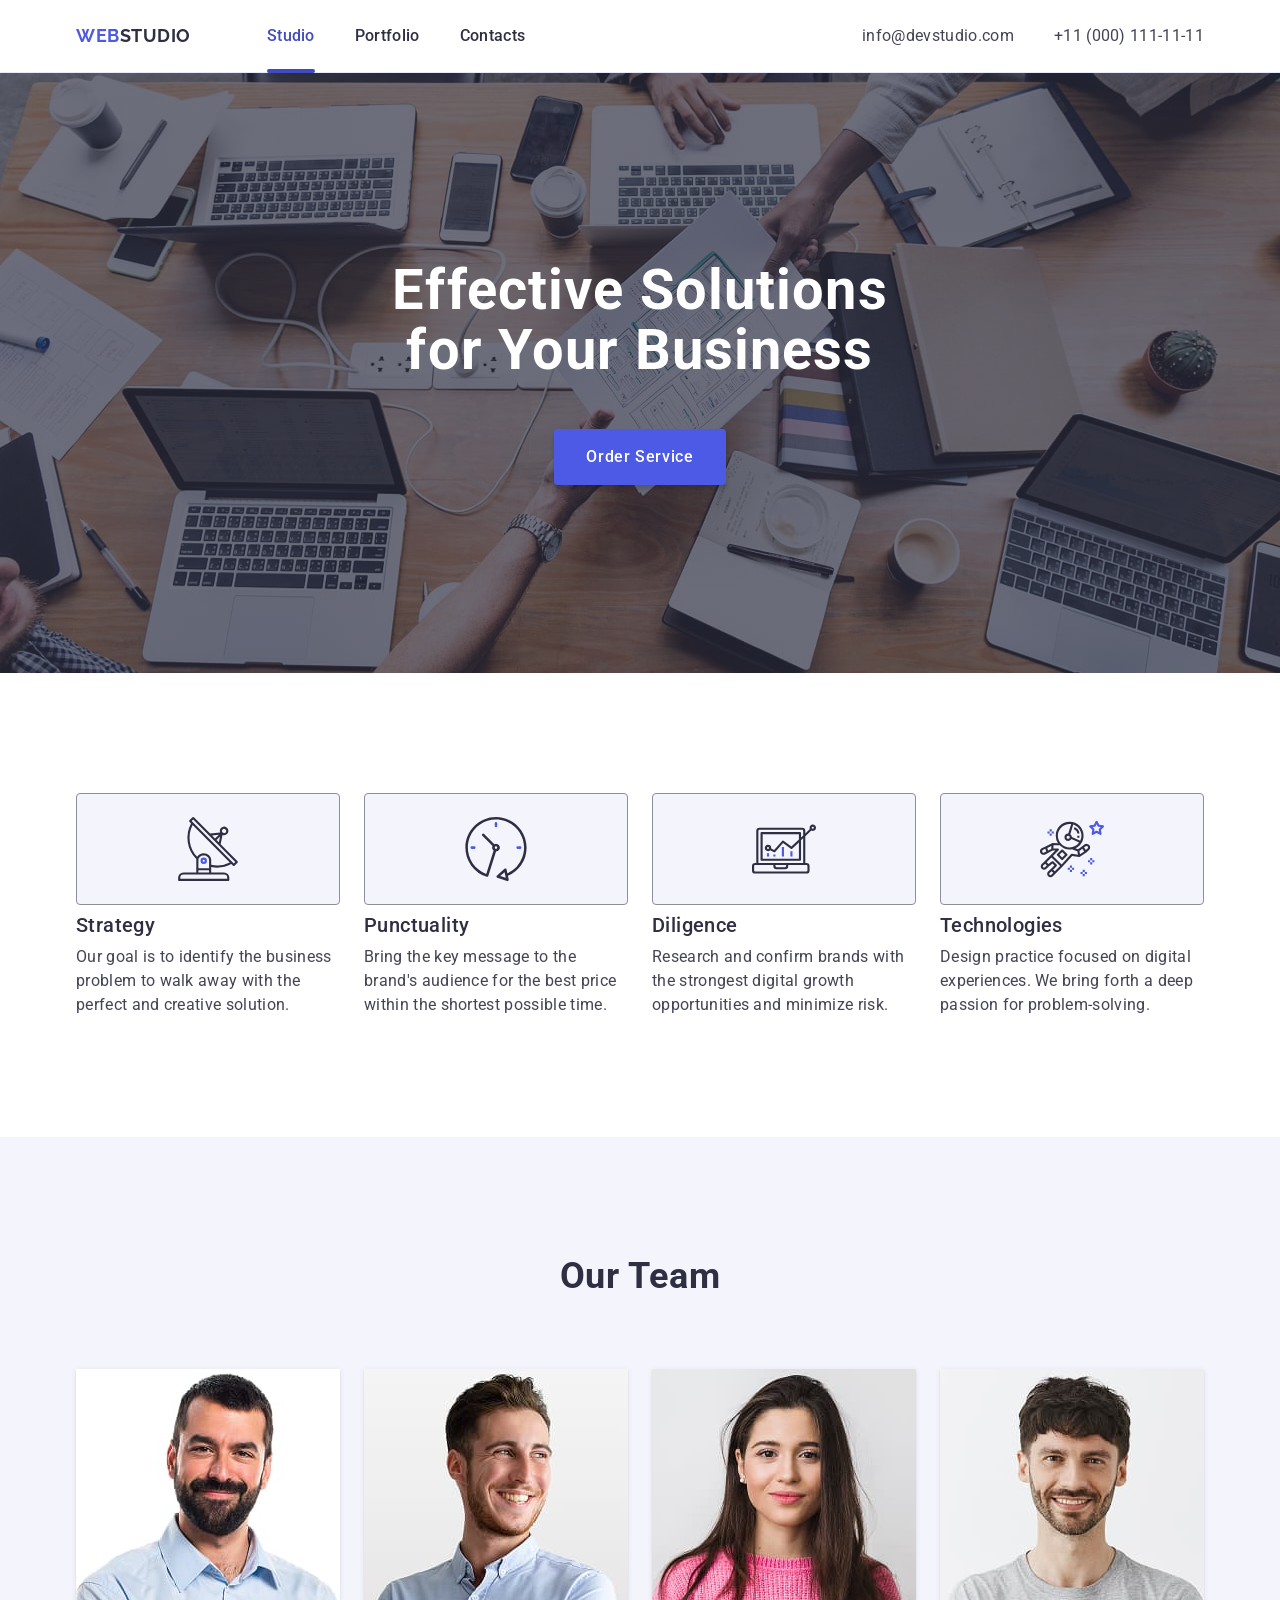
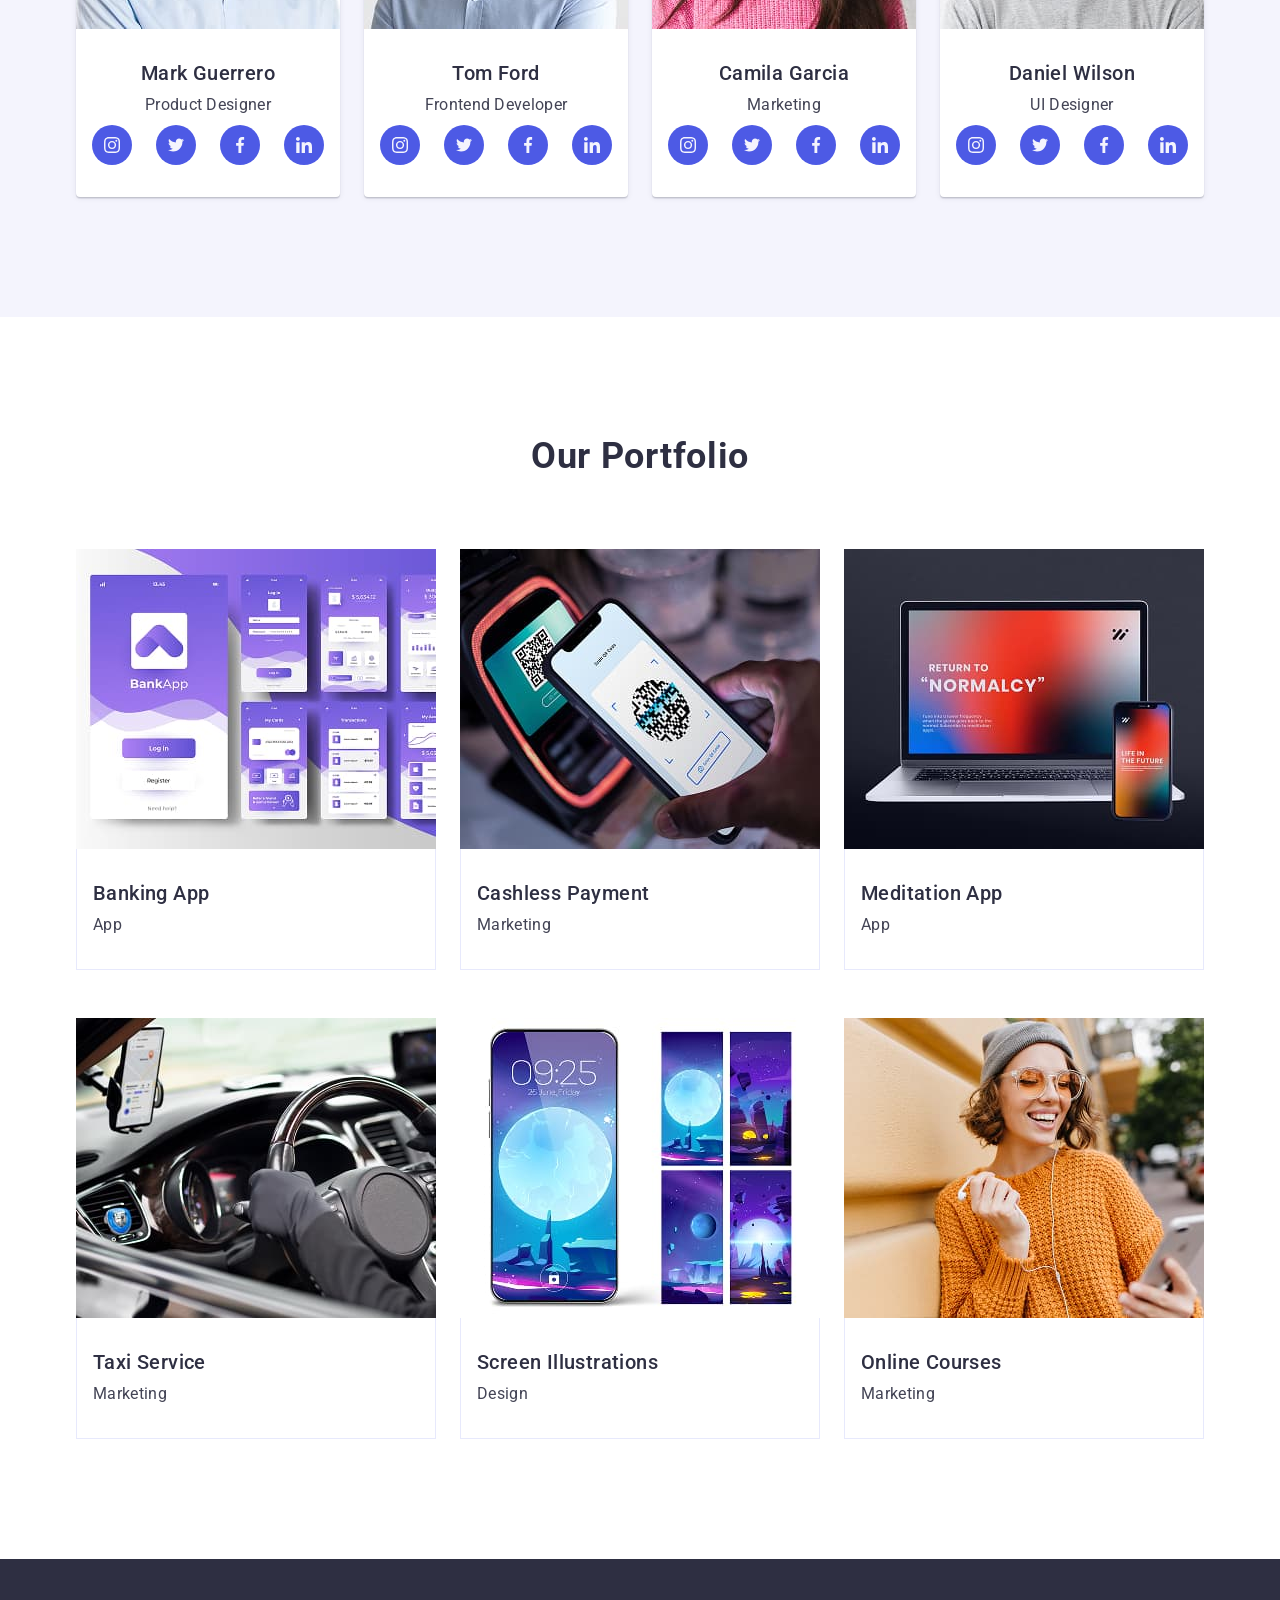
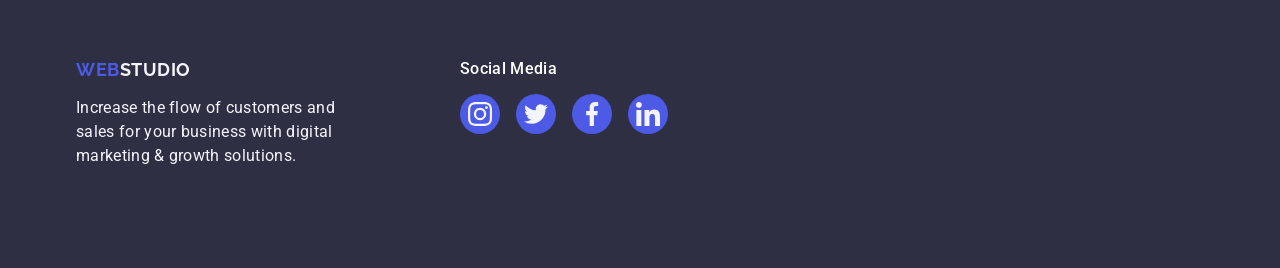
==== commit 52d2aabf: "hw-04" ====
--- a/index.html
+++ b/index.html
@@ -17,7 +17,7 @@
             <nav class="header-nav">
                 <a href="./index.html" class="logo">Web<span class="logo-span">Studio</span></a>
                 <ul class="header-nav-list list">
-                    <li class="list-item"><a href="./index.html" class="link">Studio</a></li>
+                    <li class="list-item"><a href="./index.html" class="link current">Studio</a></li>
                     <li class="list-item"><a href="" class="link">Portfolio</a></li>
                     <li class="list-item"><a href="" class="link">Contacts</a></li>
                 </ul>
@@ -47,18 +47,38 @@
                 <h2 class="section-title visually-hidden">Our Values</h2>
                 <ul class="values-section-list list">
                     <li class="list-item">
+                        <div class="icon-container">
+                            <svg class="icon">
+                                <use href="./images/icons.svg#icon-antenna"></use>
+                            </svg>
+                        </div>
                         <h3 class="sub-title">Strategy</h3>
                         <p class="text">Our goal is to identify the business problem to walk away with the perfect and creative solution.</p>
                     </li>
                     <li class="list-item">
+                        <div class="icon-container">
+                            <svg class="icon">
+                                <use href="./images/icons.svg#icon-clock"></use>
+                            </svg>
+                        </div>
                         <h3 class="sub-title">Punctuality</h3>
                         <p class="text">Bring the key message to the brand's audience for the best price within the shortest possible time.</p>
                     </li>
                     <li class="list-item">
+                        <div class="icon-container">
+                            <svg class="icon">
+                                <use href="./images/icons.svg#icon-diagram"></use>
+                            </svg>
+                        </div>
                         <h3 class="sub-title">Diligence</h3>
                         <p class="text">Research and confirm brands with the strongest digital growth opportunities and minimize risk.</p>
                     </li>
                     <li class="list-item">
+                        <div class="icon-container">
+                            <svg class="icon">
+                                <use href="./images/icons.svg#icon-astronaut"></use>
+                            </svg>
+                        </div>
                         <h3 class="sub-title">Technologies</h3>
                         <p class="text">Design practice focused on digital experiences. We bring forth a deep passion for problem-solving.</p>
                     </li>
@@ -75,6 +95,36 @@
                         <div class="team-card-content">
                             <h3 class="sub-title">Mark Guerrero</h3>
                             <p class="text">Product Designer</p>
+                            <ul class="team-links-list list">
+                                <li class="list-item">
+                                    <a href="https://www.instagram.com" target="_blank" class="link">
+                                        <svg class="icon">
+                                            <use href="./images/icons.svg#icon-instagram"></use>
+                                        </svg>
+                                    </a>
+                                </li>
+                                <li class="list-item">
+                                    <a href="https://x.com" target="_blank" class="link">
+                                        <svg class="icon">
+                                            <use href="./images/icons.svg#icon-twitter"></use>
+                                        </svg>
+                                    </a>
+                                </li>
+                                <li class="list-item">
+                                    <a href="https://www.facebook.com" target="_blank" class="link">
+                                        <svg class="icon">
+                                            <use href="./images/icons.svg#icon-facebook"></use>
+                                        </svg>
+                                    </a>
+                                </li>
+                                <li class="list-item">
+                                    <a href="https://linkedin.com" target="_blank" class="link">
+                                        <svg class="icon">
+                                            <use href="./images/icons.svg#icon-linkedin"></use>
+                                        </svg>
+                                    </a>
+                                </li>
+                            </ul>
                         </div>
                     </li>
                     <li class="list-item">
@@ -82,6 +132,36 @@
                         <div class="team-card-content">
                             <h3 class="sub-title">Tom Ford</h3>
                             <p class="text">Frontend Developer</p>
+                            <ul class="team-links-list list">
+                                <li class="list-item">
+                                    <a href="https://www.instagram.com" target="_blank" class="link">
+                                        <svg class="icon">
+                                            <use href="./images/icons.svg#icon-instagram"></use>
+                                        </svg>
+                                    </a>
+                                </li>
+                                <li class="list-item">
+                                    <a href="https://x.com" target="_blank" class="link">
+                                        <svg class="icon">
+                                            <use href="./images/icons.svg#icon-twitter"></use>
+                                        </svg>
+                                    </a>
+                                </li>
+                                <li class="list-item">
+                                    <a href="https://www.facebook.com" target="_blank" class="link">
+                                        <svg class="icon">
+                                            <use href="./images/icons.svg#icon-facebook"></use>
+                                        </svg>
+                                    </a>
+                                </li>
+                                <li class="list-item">
+                                    <a href="https://linkedin.com" target="_blank" class="link">
+                                        <svg class="icon">
+                                            <use href="./images/icons.svg#icon-linkedin"></use>
+                                        </svg>
+                                    </a>
+                                </li>
+                            </ul>
                         </div>
                     </li>
                     <li class="list-item">
@@ -89,6 +169,36 @@
                         <div class="team-card-content">
                             <h3 class="sub-title">Camila Garcia</h3>
                             <p class="text">Marketing</p>
+                            <ul class="team-links-list list">
+                                <li class="list-item">
+                                    <a href="https://www.instagram.com" target="_blank" class="link">
+                                        <svg class="icon">
+                                            <use href="./images/icons.svg#icon-instagram"></use>
+                                        </svg>
+                                    </a>
+                                </li>
+                                <li class="list-item">
+                                    <a href="https://x.com" target="_blank" class="link">
+                                        <svg class="icon">
+                                            <use href="./images/icons.svg#icon-twitter"></use>
+                                        </svg>
+                                    </a>
+                                </li>
+                                <li class="list-item">
+                                    <a href="https://www.facebook.com" target="_blank" class="link">
+                                        <svg class="icon">
+                                            <use href="./images/icons.svg#icon-facebook"></use>
+                                        </svg>
+                                    </a>
+                                </li>
+                                <li class="list-item">
+                                    <a href="https://linkedin.com" target="_blank" class="link">
+                                        <svg class="icon">
+                                            <use href="./images/icons.svg#icon-linkedin"></use>
+                                        </svg>
+                                    </a>
+                                </li>
+                            </ul>
                         </div>
                     </li>
                     <li class="list-item">
@@ -96,6 +206,36 @@
                         <div class="team-card-content">
                             <h3 class="sub-title">Daniel Wilson</h3>
                             <p class="text">UI Designer</p>
+                            <ul class="team-links-list list">
+                                <li class="list-item">
+                                    <a href="https://www.instagram.com" target="_blank" class="link">
+                                        <svg class="icon">
+                                            <use href="./images/icons.svg#icon-instagram"></use>
+                                        </svg>
+                                    </a>
+                                </li>
+                                <li class="list-item">
+                                    <a href="https://x.com" target="_blank" class="link">
+                                        <svg class="icon">
+                                            <use href="./images/icons.svg#icon-twitter"></use>
+                                        </svg>
+                                    </a>
+                                </li>
+                                <li class="list-item">
+                                    <a href="https://www.facebook.com" target="_blank" class="link">
+                                        <svg class="icon">
+                                            <use href="./images/icons.svg#icon-facebook"></use>
+                                        </svg>
+                                    </a>
+                                </li>
+                                <li class="list-item">
+                                    <a href="https://linkedin.com" target="_blank" class="link">
+                                        <svg class="icon">
+                                            <use href="./images/icons.svg#icon-linkedin"></use>
+                                        </svg>
+                                    </a>
+                                </li>
+                            </ul>
                         </div>
                     </li>
                 </ul>
@@ -106,43 +246,61 @@
             <div class="container">
                 <h2 class="section-title">Our Portfolio</h2>
                 <ul class="portfolio-section-list list">
-                    <li class="list-item">
-                        <img src="./images/banking-app.jpg" alt="Mobile banking app interface in purple tones" width="360">
+                    <li class="portfolio-list-item list-item">
+                        <div class="portfolio-image-wrap">
+                            <img src="./images/banking-app.jpg" alt="Mobile banking app interface in purple tones" width="360">
+                            <p class="portfolio-card-overlay text">Lorem ipsum dolor sit amet consectetur adipisicing elit. Sint ea cumque quam praesentium esse quas iste minima quia quasi veniam.</p>
+                        </div>
                         <div class="portfolio-card-content">
                             <h3 class="sub-title">Banking App</h3>
                             <p class="text">App</p>
                         </div>
                     </li>
-                    <li class="list-item">
-                        <img src="./images/cashless-payment.jpg" alt="Person making a payment using a QR code on a smartphone" width="360">
+                    <li class="portfolio-list-item list-item">
+                        <div class="portfolio-image-wrap">
+                            <img src="./images/cashless-payment.jpg" alt="Person making a payment using a QR code on a smartphone" width="360">
+                            <p class="portfolio-card-overlay text">Lorem ipsum dolor sit amet consectetur adipisicing elit. Sint ea cumque quam praesentium esse quas iste minima quia quasi veniam.</p>
+                        </div>
                         <div class="portfolio-card-content">
                             <h3 class="sub-title">Cashless Payment</h3>
                             <p class="text">Marketing</p>
                         </div>
                     </li>
-                    <li class="list-item">
-                        <img src="./images/meditation-app.jpg" alt="Laptop and smartphone displaying a meditation app screen" width="360">
+                    <li class="portfolio-list-item list-item">
+                        <div class="portfolio-image-wrap">
+                            <img src="./images/meditation-app.jpg" alt="Laptop and smartphone displaying a meditation app screen" width="360">
+                            <p class="portfolio-card-overlay text">Lorem ipsum dolor sit amet consectetur adipisicing elit. Sint ea cumque quam praesentium esse quas iste minima quia quasi veniam.</p>
+                        </div>
                         <div class="portfolio-card-content">
                             <h3 class="sub-title">Meditation App</h3>
                             <p class="text">App</p>
                         </div>
                     </li>
-                    <li class="list-item">
-                        <img src="./images/taxi-service.jpg" alt="Gloved hand holding a car steering wheel with navigation on" width="360">
+                    <li class="portfolio-list-item list-item">
+                        <div class="portfolio-image-wrap">
+                            <img src="./images/taxi-service.jpg" alt="Gloved hand holding a car steering wheel with navigation on" width="360">
+                            <p class="portfolio-card-overlay text">Lorem ipsum dolor sit amet consectetur adipisicing elit. Sint ea cumque quam praesentium esse quas iste minima quia quasi veniam.</p>
+                        </div>
                         <div class="portfolio-card-content">
                             <h3 class="sub-title">Taxi Service</h3>
                             <p class="text">Marketing</p>
                         </div>
                     </li>
-                    <li class="list-item">
-                        <img src="./images/screen-illustrations.jpg" alt="Futuristic moon-themed illustration on a smartphone screen" width="360">
+                    <li class="portfolio-list-item list-item">
+                        <div class="portfolio-image-wrap">
+                            <img src="./images/screen-illustrations.jpg" alt="Futuristic moon-themed illustration on a smartphone screen" width="360">
+                            <p class="portfolio-card-overlay text">Lorem ipsum dolor sit amet consectetur adipisicing elit. Sint ea cumque quam praesentium esse quas iste minima quia quasi veniam.</p>
+                        </div>
                         <div class="portfolio-card-content">
                             <h3 class="sub-title">Screen Illustrations</h3>
                             <p class="text">Design</p>
                         </div>
                     </li>
-                    <li class="list-item">
-                        <img src="./images/online-courses.jpg" alt="Smiling woman in glasses and a beanie listening to an online course outdoors" width="360">
+                    <li class="portfolio-list-item list-item">
+                        <div class="portfolio-image-wrap">
+                            <img src="./images/online-courses.jpg" alt="Smiling woman in glasses and a beanie listening to an online course outdoors" width="360">
+                            <p class="portfolio-card-overlay text">Lorem ipsum dolor sit amet consectetur adipisicing elit. Sint ea cumque quam praesentium esse quas iste minima quia quasi veniam.</p>
+                        </div>
                         <div class="portfolio-card-content">
                             <h3 class="sub-title">Online Courses</h3>
                             <p class="text">Marketing</p>
@@ -157,8 +315,43 @@
 
     <footer class="footer">
         <div class="container">
-            <a href="./index.html" class="logo">Web<span class="logo-span">Studio</span></a>
-            <p class="text">Increase the flow of customers and sales for your business with digital marketing & growth solutions.</p>
+            <div>
+                <a href="./index.html" class="logo">Web<span class="logo-span">Studio</span></a>
+                <p class="text">Increase the flow of customers and sales for your business with digital marketing & growth solutions.</p>
+            </div>
+            <div class="footer-socials-wrap">
+                <h3 class="sub-title">Social media</h3>
+                <ul class="footer-socials-list list">
+                    <li class="list-item">
+                        <a href="https://www.instagram.com" target="_blank" class="link">
+                            <svg class="icon">
+                                <use href="./images/icons.svg#icon-instagram"></use>
+                            </svg>
+                        </a>
+                    </li>
+                    <li class="list-item">
+                        <a href="https://x.com" target="_blank" class="link">
+                            <svg class="icon">
+                                <use href="./images/icons.svg#icon-twitter"></use>
+                            </svg>
+                        </a>
+                    </li>
+                    <li class="list-item">
+                        <a href="https://www.facebook.com" target="_blank" class="link">
+                            <svg class="icon">
+                                <use href="./images/icons.svg#icon-facebook"></use>
+                            </svg>
+                        </a>
+                    </li>
+                    <li class="list-item">
+                        <a href="https://linkedin.com" target="_blank" class="link">
+                            <svg class="icon">
+                                <use href="./images/icons.svg#icon-linkedin"></use>
+                            </svg>
+                        </a>
+                    </li>
+                </ul>
+            </div>
         </div>
     </footer>
 
--- a/css/styles.css
+++ b/css/styles.css
@@ -11,6 +11,8 @@
     --heroBackgroundColor: #2E2F42B2;
     --whiteBackgroundColor: #FFFFFF;
     --modalBackgroundColor: #FCFCFC;
+
+    --mainTimingFunction: cubic-bezier(0.4, 0, 0.2, 1);
 }
 
 body {
@@ -125,6 +127,15 @@
     justify-content: space-between;
 }
 
+.header .link {
+    transition: color 250ms var(--mainTimingFunction);
+}
+
+.header .link:hover, 
+.header .link:focus {
+    color: var(--pressedStateColor);
+}
+
 .header-nav {
     display: flex;
     align-items: center;
@@ -145,9 +156,20 @@
     padding: 24px 0;
 }
 
-.header .link:hover, 
-.header .link:focus {
+.header-nav-list .current {
+    position: relative;
     color: var(--pressedStateColor);
+}
+
+.header-nav-list .current::after {
+    content: "";
+    position: absolute;
+    bottom: -4px;
+    left: 0;
+    width: 100%;
+    height: 4px;
+    border-radius: 2px;
+    background-color: var(--pressedStateColor);
 }
 
 .header-address {
@@ -164,6 +186,7 @@
 .order-section {
     background-color: var(--darkColor);
     padding: 188px 0;
+    background: linear-gradient(var(--heroBackgroundColor), var(--heroBackgroundColor)), url(../images/hero-bg.jpg) no-repeat center/1440px;
 }
 
 .main-title {
@@ -190,6 +213,7 @@
     font-weight: 500;
     line-height: 1.5;
     letter-spacing: 0.04em;
+    transition: background-color 250ms var(--mainTimingFunction);
 }
 
 .order-section .button:hover, 
@@ -208,6 +232,23 @@
     gap: 24px;
 }
 
+.values-section-list .icon-container {
+    position: relative;
+    height: 112px;
+    background-color: var(--lightColor);
+    border: 1px solid var(--subtleTextColor);
+    border-radius: 4px;
+    margin-bottom: 8px;
+}
+
+.values-section-list .icon {
+    position: absolute;
+    top: 50%;
+    left: 50%;
+    transform: translate(-50%, -50%);
+    width: 64px;
+}
+
 .values-section-list .list-item {
     flex-basis: calc((100% - 3 * 24px) / 4)
 }
@@ -232,7 +273,7 @@
     gap: 24px;
 }
 
-.team-section-list .list-item {
+.team-section-list > .list-item {
     background-color: var(--whiteBackgroundColor);
     flex-basis: calc((100% - 24px * 3) / 4);
     box-shadow: 
@@ -244,11 +285,45 @@
 
 .team-card-content {
     text-align: center;
-    padding: 32px 0;
+    padding: 32px 16px;
 }
 
 .team-card-content .sub-title {
     margin-bottom: 8px;
+}
+
+.team-card-content .text {
+    margin-bottom: 8px;
+}
+
+.team-links-list {
+    display: flex;
+    justify-content: space-between;
+}
+
+.team-links-list .link {
+    display: block;
+    position: relative;
+    background-color: var(--primaryBrandColor);
+    width: 40px;
+    height: 40px;
+    border-radius: 50%;
+    transition: background-color 250ms var(--mainTimingFunction);
+}
+
+.team-links-list .link:hover,
+.team-links-list .link:focus {
+    background-color: var(--pressedStateColor);
+}
+
+.team-links-list .icon {
+    position: absolute;
+    top: 50%;
+    left: 50%;
+    transform: translate(-50%, -50%);
+    fill: var(--lightColor);
+    width: 16px;
+    height: 16px;
 }
 
 /* PORTFOLIO SECTION */
@@ -268,8 +343,40 @@
     column-gap: 24px;
 }
 
-.portfolio-section-list .list-item {
+.portfolio-list-item {
     flex-basis: calc((100% - 24px * 2) / 3);
+    transition: box-shadow 250ms var(--mainTimingFunction);
+}
+
+.portfolio-list-item:hover,
+.portfolio-list-item:focus {
+    box-shadow: 
+        0px 1px 6px rgba(46, 47, 66, 0.08),
+        0px 1px 1px rgba(46, 47, 66, 0.16),
+        0px 2px 1px rgba(46, 47, 66, 0.08);
+}
+
+.portfolio-image-wrap {
+    position: relative;
+    overflow: hidden;
+}
+
+.portfolio-card-overlay {
+    color: var(--lightColor);
+    background-color: var(--primaryBrandColor);
+    position: absolute;
+    top: 0;
+    left: 0;
+    padding: 32px 40px;
+    width: 100%;
+    height: 100%;
+    transform: translateY(100%);
+    transition: transform 250ms var(--mainTimingFunction);
+}
+
+.portfolio-list-item:hover .portfolio-card-overlay,
+.portfolio-list-item:focus .portfolio-card-overlay {
+    transform: translateY(0);
 }
 
 .portfolio-card-content {
@@ -290,11 +397,10 @@
     background-color: var(--darkColor);
 }
 
-/* .footer .container {
-    display: flex;
-    gap: 16px;
-    flex-direction: column;
-} */
+.footer .container {
+    display: flex;
+    gap: 120px;
+}
 
 .footer .logo {
     display: inline-block;
@@ -307,4 +413,40 @@
 
 .footer .logo-span {
     color: var(--lightColor);
+}
+
+.footer-socials-wrap .sub-title {
+    color: var(--whiteBackgroundColor);
+    font-size: 16px;
+    margin-bottom: 16px;
+}
+
+.footer-socials-list {
+    display: flex;
+    gap: 16px;
+}
+
+.footer-socials-list .link {
+    display: block;
+    position: relative;
+    background-color: var(--primaryBrandColor);
+    width: 40px;
+    height: 40px;
+    border-radius: 50%;
+    transition: background-color 250ms var(--mainTimingFunction);
+}
+
+.footer-socials-list .link:hover,
+.footer-socials-list .link:focus {
+    background-color: var(--successColor);
+}
+
+.footer-socials-list .icon {
+    position: absolute;
+    top: 50%;
+    left: 50%;
+    transform: translate(-50%, -50%);
+    fill: var(--lightColor);
+    width: 24px;
+    height: 24px;
 }
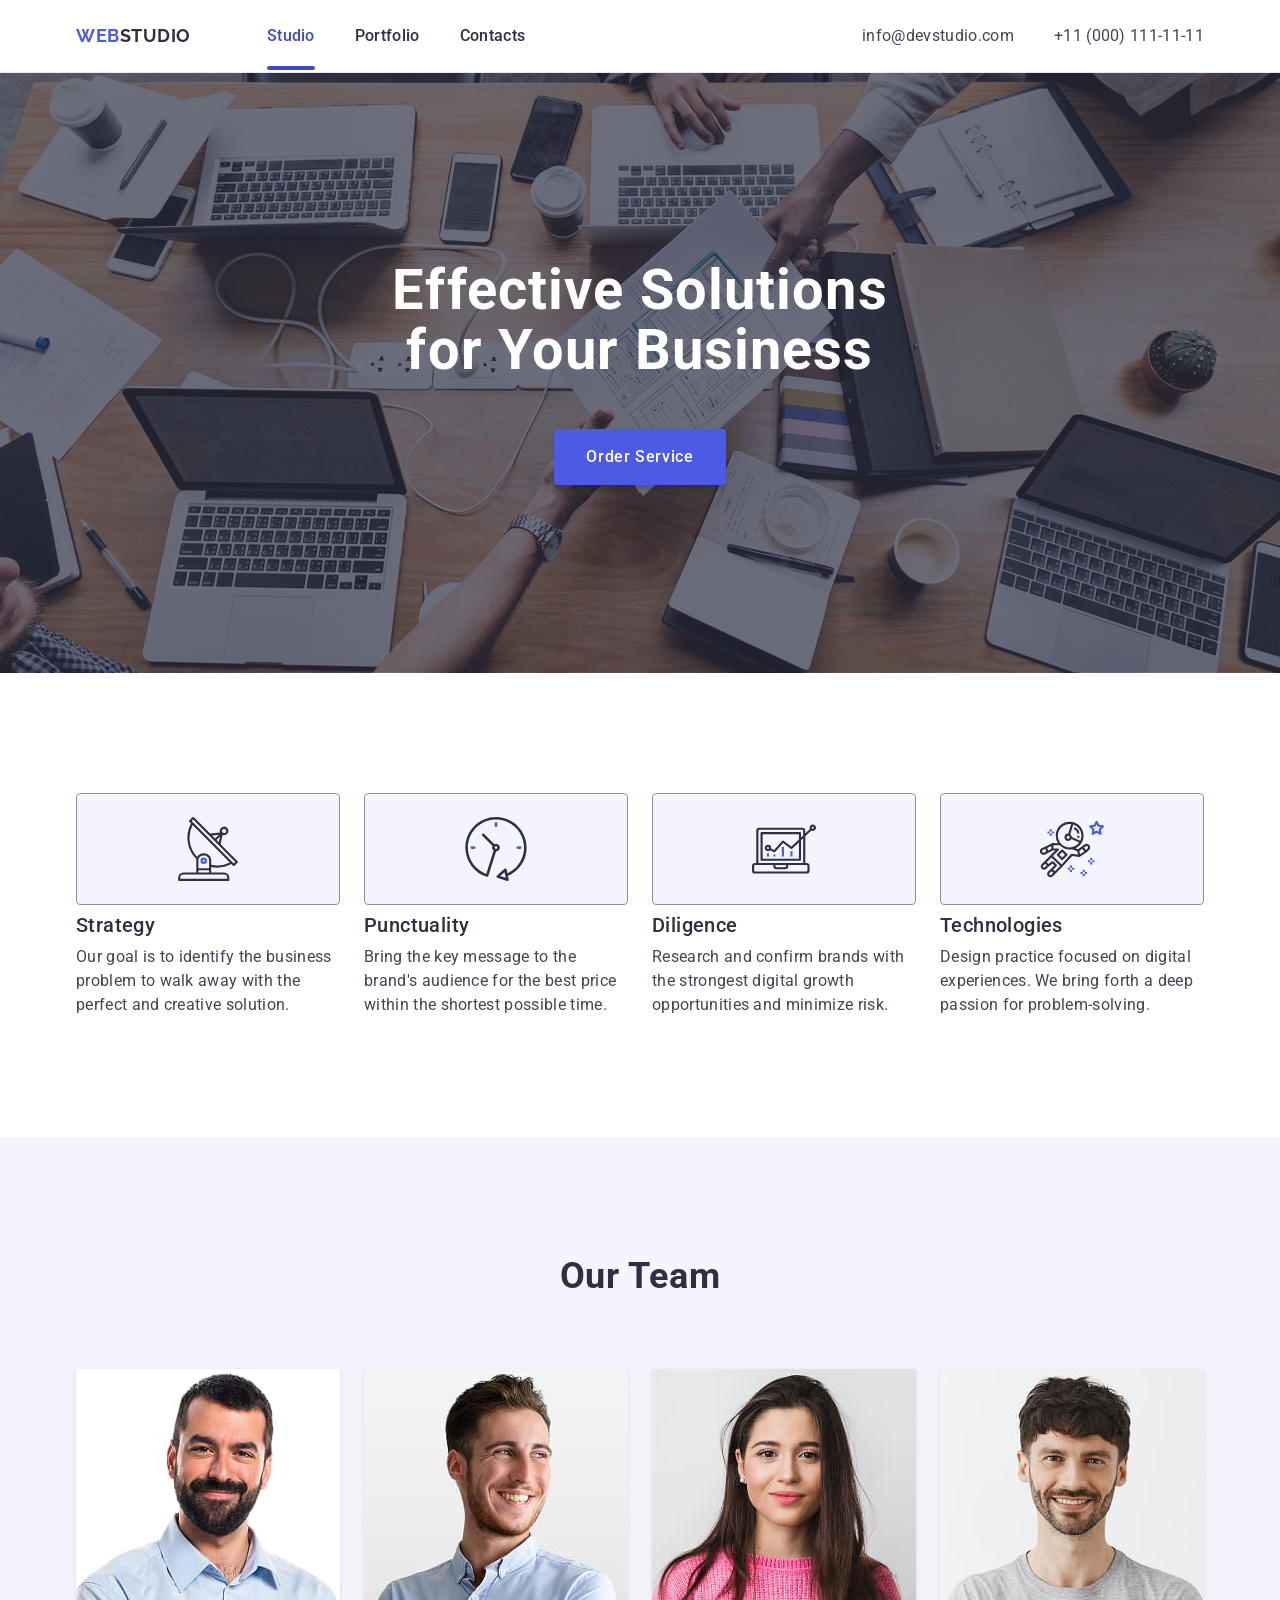
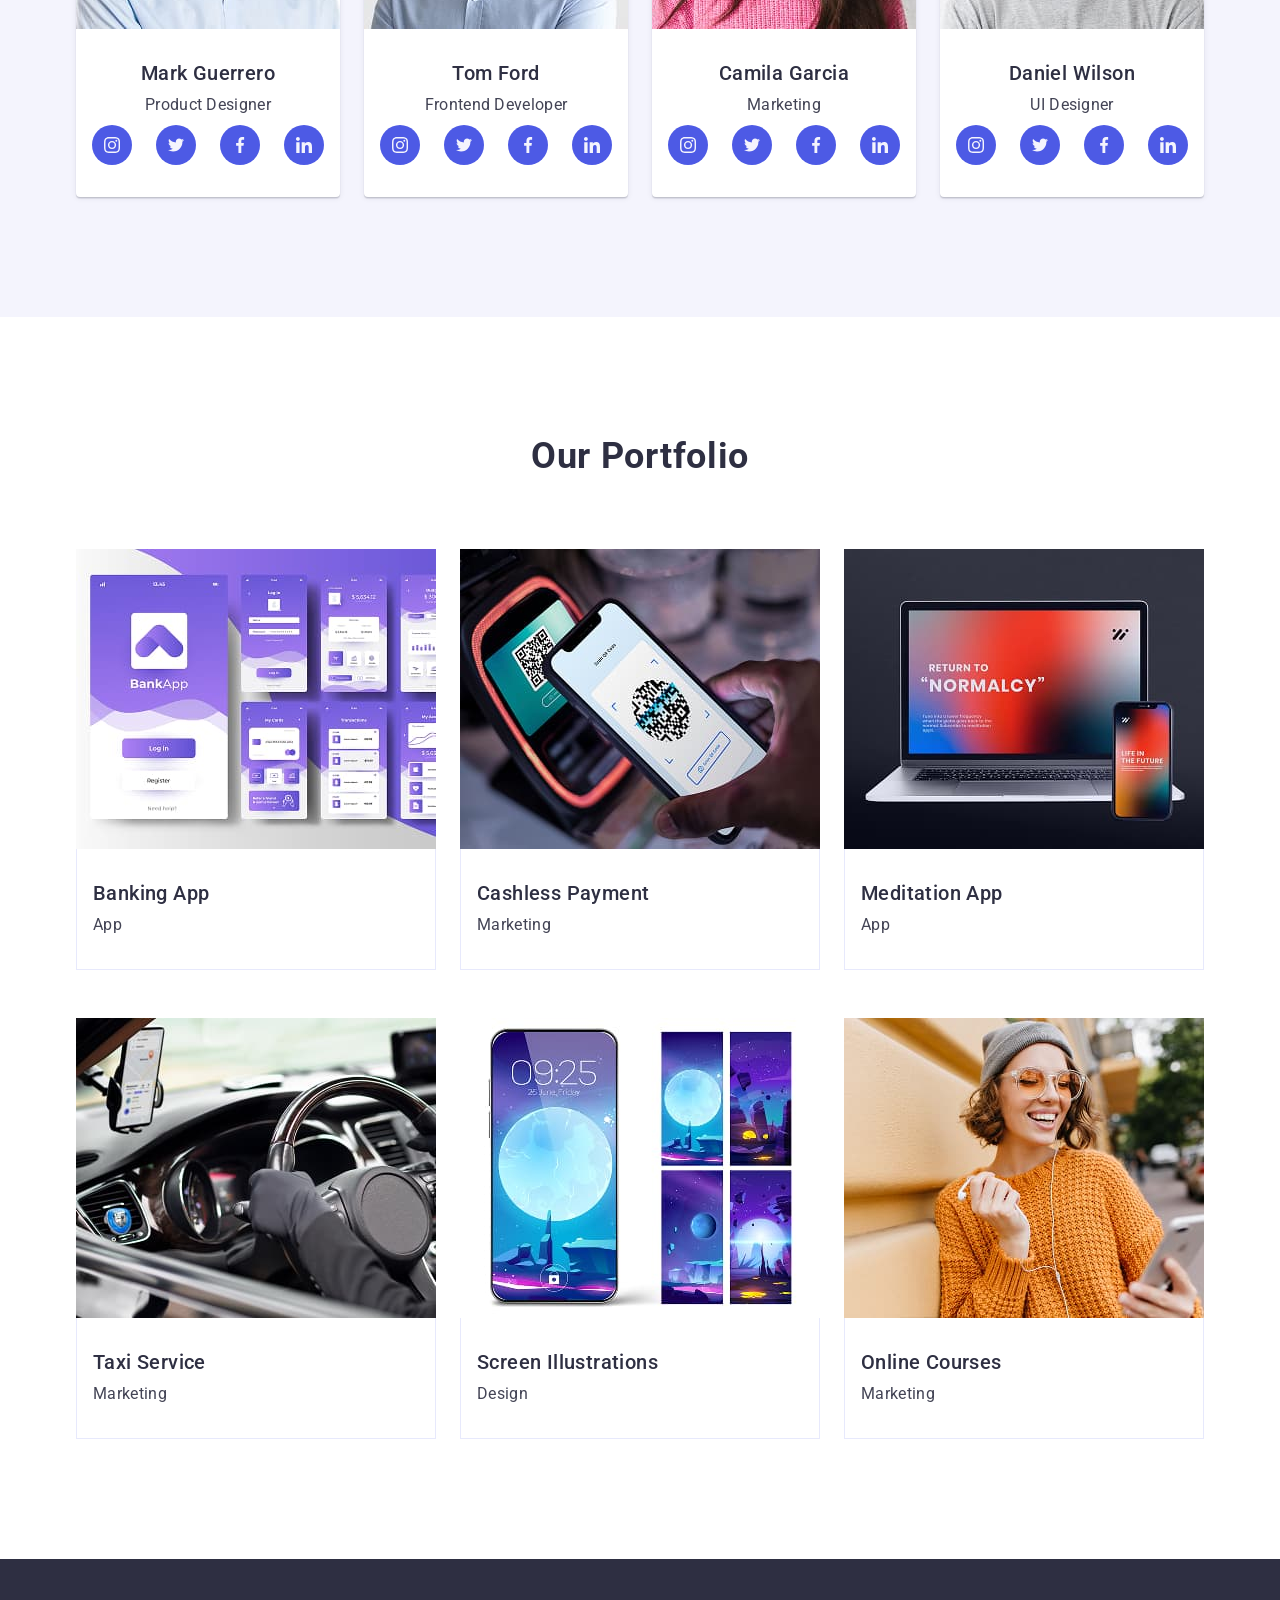
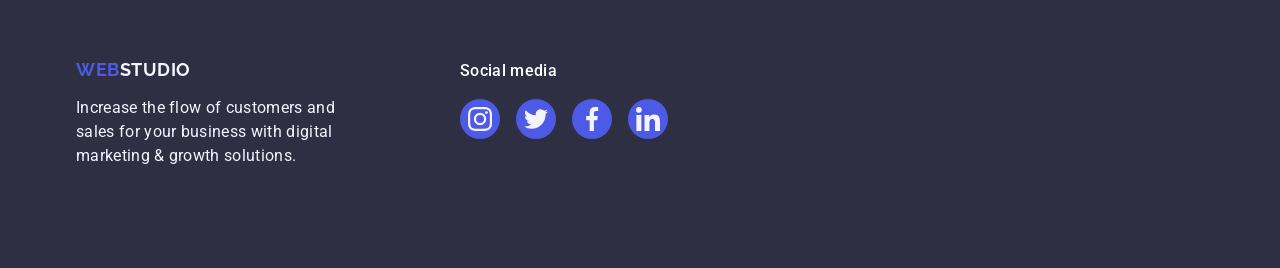
==== commit 4a97ff3e: "corrections" ====
--- a/index.html
+++ b/index.html
@@ -48,7 +48,7 @@
                 <ul class="values-section-list list">
                     <li class="list-item">
                         <div class="icon-container">
-                            <svg class="icon">
+                            <svg class="icon" width="64" height="64">
                                 <use href="./images/icons.svg#icon-antenna"></use>
                             </svg>
                         </div>
@@ -57,7 +57,7 @@
                     </li>
                     <li class="list-item">
                         <div class="icon-container">
-                            <svg class="icon">
+                            <svg class="icon" width="64" height="64">
                                 <use href="./images/icons.svg#icon-clock"></use>
                             </svg>
                         </div>
@@ -66,7 +66,7 @@
                     </li>
                     <li class="list-item">
                         <div class="icon-container">
-                            <svg class="icon">
+                            <svg class="icon" width="64" height="64">
                                 <use href="./images/icons.svg#icon-diagram"></use>
                             </svg>
                         </div>
@@ -75,7 +75,7 @@
                     </li>
                     <li class="list-item">
                         <div class="icon-container">
-                            <svg class="icon">
+                            <svg class="icon" width="64" height="64">
                                 <use href="./images/icons.svg#icon-astronaut"></use>
                             </svg>
                         </div>
@@ -98,28 +98,28 @@
                             <ul class="team-links-list list">
                                 <li class="list-item">
                                     <a href="https://www.instagram.com" target="_blank" class="link">
-                                        <svg class="icon">
+                                        <svg class="icon" width="16" height="16">
                                             <use href="./images/icons.svg#icon-instagram"></use>
                                         </svg>
                                     </a>
                                 </li>
                                 <li class="list-item">
                                     <a href="https://x.com" target="_blank" class="link">
-                                        <svg class="icon">
+                                        <svg class="icon" width="16" height="16">
                                             <use href="./images/icons.svg#icon-twitter"></use>
                                         </svg>
                                     </a>
                                 </li>
                                 <li class="list-item">
                                     <a href="https://www.facebook.com" target="_blank" class="link">
-                                        <svg class="icon">
+                                        <svg class="icon" width="16" height="16">
                                             <use href="./images/icons.svg#icon-facebook"></use>
                                         </svg>
                                     </a>
                                 </li>
                                 <li class="list-item">
                                     <a href="https://linkedin.com" target="_blank" class="link">
-                                        <svg class="icon">
+                                        <svg class="icon" width="16" height="16">
                                             <use href="./images/icons.svg#icon-linkedin"></use>
                                         </svg>
                                     </a>
@@ -135,28 +135,28 @@
                             <ul class="team-links-list list">
                                 <li class="list-item">
                                     <a href="https://www.instagram.com" target="_blank" class="link">
-                                        <svg class="icon">
+                                        <svg class="icon" width="16" height="16">
                                             <use href="./images/icons.svg#icon-instagram"></use>
                                         </svg>
                                     </a>
                                 </li>
                                 <li class="list-item">
                                     <a href="https://x.com" target="_blank" class="link">
-                                        <svg class="icon">
+                                        <svg class="icon" width="16" height="16">
                                             <use href="./images/icons.svg#icon-twitter"></use>
                                         </svg>
                                     </a>
                                 </li>
                                 <li class="list-item">
                                     <a href="https://www.facebook.com" target="_blank" class="link">
-                                        <svg class="icon">
+                                        <svg class="icon" width="16" height="16">
                                             <use href="./images/icons.svg#icon-facebook"></use>
                                         </svg>
                                     </a>
                                 </li>
                                 <li class="list-item">
                                     <a href="https://linkedin.com" target="_blank" class="link">
-                                        <svg class="icon">
+                                        <svg class="icon" width="16" height="16">
                                             <use href="./images/icons.svg#icon-linkedin"></use>
                                         </svg>
                                     </a>
@@ -172,28 +172,28 @@
                             <ul class="team-links-list list">
                                 <li class="list-item">
                                     <a href="https://www.instagram.com" target="_blank" class="link">
-                                        <svg class="icon">
+                                        <svg class="icon" width="16" height="16">
                                             <use href="./images/icons.svg#icon-instagram"></use>
                                         </svg>
                                     </a>
                                 </li>
                                 <li class="list-item">
                                     <a href="https://x.com" target="_blank" class="link">
-                                        <svg class="icon">
+                                        <svg class="icon" width="16" height="16">
                                             <use href="./images/icons.svg#icon-twitter"></use>
                                         </svg>
                                     </a>
                                 </li>
                                 <li class="list-item">
                                     <a href="https://www.facebook.com" target="_blank" class="link">
-                                        <svg class="icon">
+                                        <svg class="icon" width="16" height="16">
                                             <use href="./images/icons.svg#icon-facebook"></use>
                                         </svg>
                                     </a>
                                 </li>
                                 <li class="list-item">
                                     <a href="https://linkedin.com" target="_blank" class="link">
-                                        <svg class="icon">
+                                        <svg class="icon" width="16" height="16">
                                             <use href="./images/icons.svg#icon-linkedin"></use>
                                         </svg>
                                     </a>
@@ -209,28 +209,28 @@
                             <ul class="team-links-list list">
                                 <li class="list-item">
                                     <a href="https://www.instagram.com" target="_blank" class="link">
-                                        <svg class="icon">
+                                        <svg class="icon" width="16" height="16">
                                             <use href="./images/icons.svg#icon-instagram"></use>
                                         </svg>
                                     </a>
                                 </li>
                                 <li class="list-item">
                                     <a href="https://x.com" target="_blank" class="link">
-                                        <svg class="icon">
+                                        <svg class="icon" width="16" height="16">
                                             <use href="./images/icons.svg#icon-twitter"></use>
                                         </svg>
                                     </a>
                                 </li>
                                 <li class="list-item">
                                     <a href="https://www.facebook.com" target="_blank" class="link">
-                                        <svg class="icon">
+                                        <svg class="icon" width="16" height="16">
                                             <use href="./images/icons.svg#icon-facebook"></use>
                                         </svg>
                                     </a>
                                 </li>
                                 <li class="list-item">
                                     <a href="https://linkedin.com" target="_blank" class="link">
-                                        <svg class="icon">
+                                        <svg class="icon" width="16" height="16">
                                             <use href="./images/icons.svg#icon-linkedin"></use>
                                         </svg>
                                     </a>
@@ -249,7 +249,7 @@
                     <li class="portfolio-list-item list-item">
                         <div class="portfolio-image-wrap">
                             <img src="./images/banking-app.jpg" alt="Mobile banking app interface in purple tones" width="360">
-                            <p class="portfolio-card-overlay text">Lorem ipsum dolor sit amet consectetur adipisicing elit. Sint ea cumque quam praesentium esse quas iste minima quia quasi veniam.</p>
+                            <p class="portfolio-card-overlay text">14 Stylish and User-Friendly App Design Concepts · Task Manager App · Calorie Tracker App · Exotic Fruit Ecommerce App · Cloud Storage App</p>
                         </div>
                         <div class="portfolio-card-content">
                             <h3 class="sub-title">Banking App</h3>
@@ -259,7 +259,7 @@
                     <li class="portfolio-list-item list-item">
                         <div class="portfolio-image-wrap">
                             <img src="./images/cashless-payment.jpg" alt="Person making a payment using a QR code on a smartphone" width="360">
-                            <p class="portfolio-card-overlay text">Lorem ipsum dolor sit amet consectetur adipisicing elit. Sint ea cumque quam praesentium esse quas iste minima quia quasi veniam.</p>
+                            <p class="portfolio-card-overlay text">14 Stylish and User-Friendly App Design Concepts · Task Manager App · Calorie Tracker App · Exotic Fruit Ecommerce App · Cloud Storage App</p>
                         </div>
                         <div class="portfolio-card-content">
                             <h3 class="sub-title">Cashless Payment</h3>
@@ -269,7 +269,7 @@
                     <li class="portfolio-list-item list-item">
                         <div class="portfolio-image-wrap">
                             <img src="./images/meditation-app.jpg" alt="Laptop and smartphone displaying a meditation app screen" width="360">
-                            <p class="portfolio-card-overlay text">Lorem ipsum dolor sit amet consectetur adipisicing elit. Sint ea cumque quam praesentium esse quas iste minima quia quasi veniam.</p>
+                            <p class="portfolio-card-overlay text">14 Stylish and User-Friendly App Design Concepts · Task Manager App · Calorie Tracker App · Exotic Fruit Ecommerce App · Cloud Storage App</p>
                         </div>
                         <div class="portfolio-card-content">
                             <h3 class="sub-title">Meditation App</h3>
@@ -279,7 +279,7 @@
                     <li class="portfolio-list-item list-item">
                         <div class="portfolio-image-wrap">
                             <img src="./images/taxi-service.jpg" alt="Gloved hand holding a car steering wheel with navigation on" width="360">
-                            <p class="portfolio-card-overlay text">Lorem ipsum dolor sit amet consectetur adipisicing elit. Sint ea cumque quam praesentium esse quas iste minima quia quasi veniam.</p>
+                            <p class="portfolio-card-overlay text">14 Stylish and User-Friendly App Design Concepts · Task Manager App · Calorie Tracker App · Exotic Fruit Ecommerce App · Cloud Storage App</p>
                         </div>
                         <div class="portfolio-card-content">
                             <h3 class="sub-title">Taxi Service</h3>
@@ -289,7 +289,7 @@
                     <li class="portfolio-list-item list-item">
                         <div class="portfolio-image-wrap">
                             <img src="./images/screen-illustrations.jpg" alt="Futuristic moon-themed illustration on a smartphone screen" width="360">
-                            <p class="portfolio-card-overlay text">Lorem ipsum dolor sit amet consectetur adipisicing elit. Sint ea cumque quam praesentium esse quas iste minima quia quasi veniam.</p>
+                            <p class="portfolio-card-overlay text">14 Stylish and User-Friendly App Design Concepts · Task Manager App · Calorie Tracker App · Exotic Fruit Ecommerce App · Cloud Storage App</p>
                         </div>
                         <div class="portfolio-card-content">
                             <h3 class="sub-title">Screen Illustrations</h3>
@@ -299,7 +299,7 @@
                     <li class="portfolio-list-item list-item">
                         <div class="portfolio-image-wrap">
                             <img src="./images/online-courses.jpg" alt="Smiling woman in glasses and a beanie listening to an online course outdoors" width="360">
-                            <p class="portfolio-card-overlay text">Lorem ipsum dolor sit amet consectetur adipisicing elit. Sint ea cumque quam praesentium esse quas iste minima quia quasi veniam.</p>
+                            <p class="portfolio-card-overlay text">14 Stylish and User-Friendly App Design Concepts · Task Manager App · Calorie Tracker App · Exotic Fruit Ecommerce App · Cloud Storage App</p>
                         </div>
                         <div class="portfolio-card-content">
                             <h3 class="sub-title">Online Courses</h3>
@@ -315,37 +315,37 @@
 
     <footer class="footer">
         <div class="container">
-            <div>
+            <div class="footer-descr-wrap">
                 <a href="./index.html" class="logo">Web<span class="logo-span">Studio</span></a>
                 <p class="text">Increase the flow of customers and sales for your business with digital marketing & growth solutions.</p>
             </div>
             <div class="footer-socials-wrap">
-                <h3 class="sub-title">Social media</h3>
+                <p class="footer-socials-text">Social media</p>
                 <ul class="footer-socials-list list">
                     <li class="list-item">
                         <a href="https://www.instagram.com" target="_blank" class="link">
-                            <svg class="icon">
+                            <svg class="icon" width="24" height="24">
                                 <use href="./images/icons.svg#icon-instagram"></use>
                             </svg>
                         </a>
                     </li>
                     <li class="list-item">
                         <a href="https://x.com" target="_blank" class="link">
-                            <svg class="icon">
+                            <svg class="icon" width="24" height="24">
                                 <use href="./images/icons.svg#icon-twitter"></use>
                             </svg>
                         </a>
                     </li>
                     <li class="list-item">
                         <a href="https://www.facebook.com" target="_blank" class="link">
-                            <svg class="icon">
+                            <svg class="icon" width="24" height="24">
                                 <use href="./images/icons.svg#icon-facebook"></use>
                             </svg>
                         </a>
                     </li>
                     <li class="list-item">
                         <a href="https://linkedin.com" target="_blank" class="link">
-                            <svg class="icon">
+                            <svg class="icon" width="24" height="24">
                                 <use href="./images/icons.svg#icon-linkedin"></use>
                             </svg>
                         </a>
--- a/css/styles.css
+++ b/css/styles.css
@@ -119,6 +119,10 @@
 .header {
     border-bottom: 1px solid var(--accentColor);
     padding: 24px 0;
+    box-shadow: 
+        0px 1px 6px rgba(46, 47, 66, 0.08),
+        0px 1px 1px rgba(46, 47, 66, 0.16),
+        0px 2px 1px rgba(46, 47, 66, 0.08);
 }
 
 .header .container {
@@ -164,7 +168,7 @@
 .header-nav-list .current::after {
     content: "";
     position: absolute;
-    bottom: -4px;
+    bottom: -1px;
     left: 0;
     width: 100%;
     height: 4px;
@@ -185,8 +189,13 @@
 
 .order-section {
     background-color: var(--darkColor);
+    margin: 0 auto;
     padding: 188px 0;
-    background: linear-gradient(var(--heroBackgroundColor), var(--heroBackgroundColor)), url(../images/hero-bg.jpg) no-repeat center/1440px;
+    background-image: linear-gradient(var(--heroBackgroundColor), var(--heroBackgroundColor)), url(../images/hero-bg.jpg);
+    max-width: 1440px;
+    background-repeat: no-repeat;
+    background-position: center;
+    background-size: cover;
 }
 
 .main-title {
@@ -233,20 +242,14 @@
 }
 
 .values-section-list .icon-container {
-    position: relative;
+    display: flex;
+    justify-content: center;
+    align-items: center;
     height: 112px;
     background-color: var(--lightColor);
     border: 1px solid var(--subtleTextColor);
     border-radius: 4px;
     margin-bottom: 8px;
-}
-
-.values-section-list .icon {
-    position: absolute;
-    top: 50%;
-    left: 50%;
-    transform: translate(-50%, -50%);
-    width: 64px;
 }
 
 .values-section-list .list-item {
@@ -285,7 +288,7 @@
 
 .team-card-content {
     text-align: center;
-    padding: 32px 16px;
+    padding: 32px 0px;
 }
 
 .team-card-content .sub-title {
@@ -298,12 +301,14 @@
 
 .team-links-list {
     display: flex;
-    justify-content: space-between;
+    justify-content: center;
+    gap: 24px;
 }
 
 .team-links-list .link {
-    display: block;
-    position: relative;
+    display: flex;
+    justify-content: center;
+    align-items: center;
     background-color: var(--primaryBrandColor);
     width: 40px;
     height: 40px;
@@ -317,13 +322,7 @@
 }
 
 .team-links-list .icon {
-    position: absolute;
-    top: 50%;
-    left: 50%;
-    transform: translate(-50%, -50%);
     fill: var(--lightColor);
-    width: 16px;
-    height: 16px;
 }
 
 /* PORTFOLIO SECTION */
@@ -367,7 +366,7 @@
     position: absolute;
     top: 0;
     left: 0;
-    padding: 32px 40px;
+    padding: 40px 32px;
     width: 100%;
     height: 100%;
     transform: translateY(100%);
@@ -399,7 +398,11 @@
 
 .footer .container {
     display: flex;
-    gap: 120px;
+    align-items: baseline;
+}
+
+.footer-descr-wrap {
+    margin-right: 120px;
 }
 
 .footer .logo {
@@ -415,9 +418,12 @@
     color: var(--lightColor);
 }
 
-.footer-socials-wrap .sub-title {
+.footer-socials-text {
     color: var(--whiteBackgroundColor);
+    font-weight: 500;
     font-size: 16px;
+    line-height: 1.5;
+    letter-spacing: 0.02em;
     margin-bottom: 16px;
 }
 
@@ -427,8 +433,9 @@
 }
 
 .footer-socials-list .link {
-    display: block;
-    position: relative;
+    display: flex;
+    justify-content: center;
+    align-items: center;
     background-color: var(--primaryBrandColor);
     width: 40px;
     height: 40px;
@@ -442,11 +449,5 @@
 }
 
 .footer-socials-list .icon {
-    position: absolute;
-    top: 50%;
-    left: 50%;
-    transform: translate(-50%, -50%);
     fill: var(--lightColor);
-    width: 24px;
-    height: 24px;
 }
